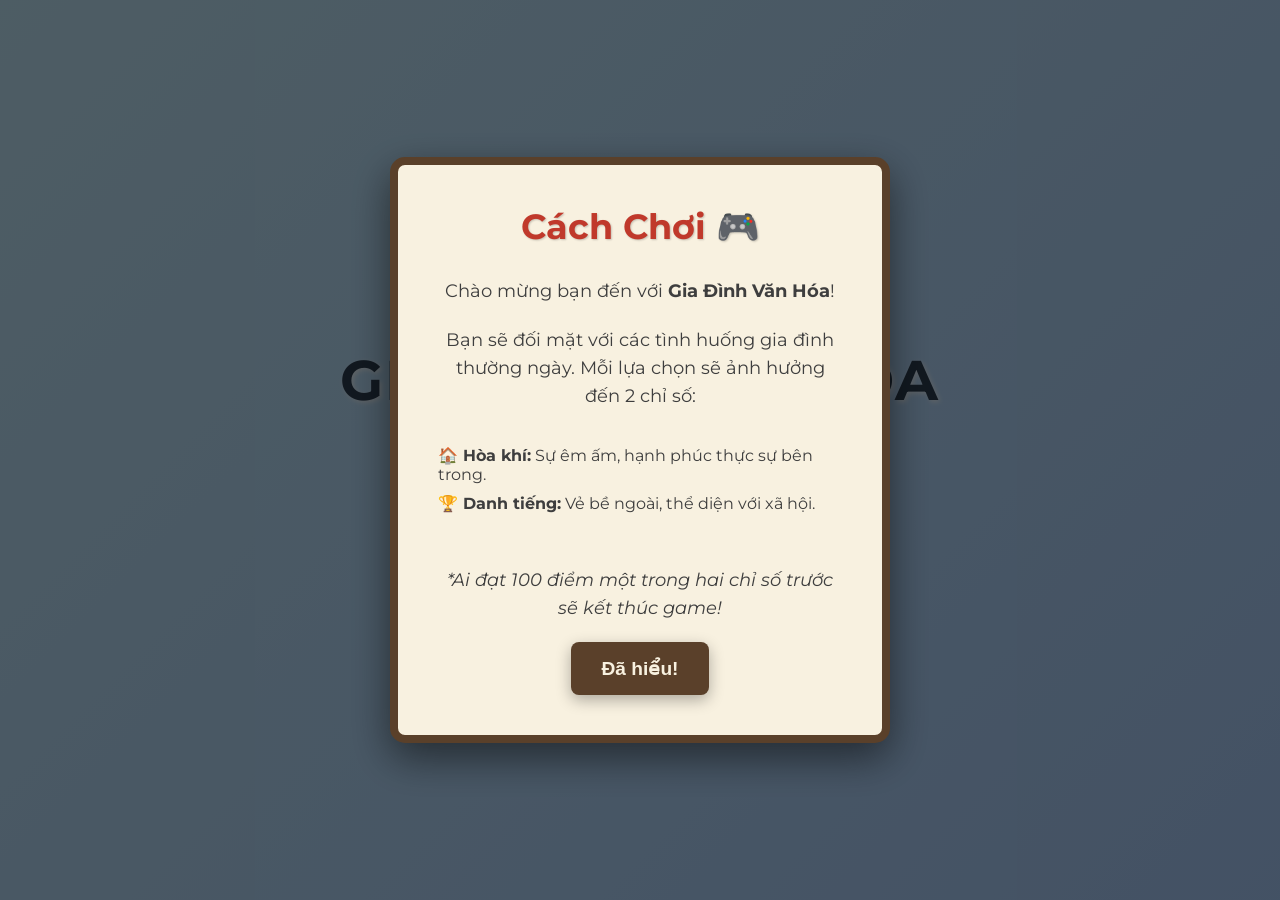
==== index.html @ 82455805 "Add files via upload" ====
<!DOCTYPE html>
<html lang="vi">
<head>
    <meta charset="UTF-8">
    <meta name="viewport" content="width=device-width, initial-scale=1.0">
    <title>Gia Đình Văn Hóa - Game Lựa Chọn</title>
    <link rel="stylesheet" href="mln131_font.css">
</head>
<body>

<div id="home-screen" class="home-screen">
    <h1 class="game-title">Gia Đình Văn Hóa</h1>
    <div class="menu-btns">
        <button onclick="startGame()">Bắt đầu</button>
        <button onclick="showGuide()">Hướng dẫn</button>
    </div>
</div>

<div id="guide-modal" class="modal-overlay hidden">
    <div class="modal-plaque">
        <h2>Cách Chơi 🎮</h2>
        <p>Chào mừng bạn đến với <strong>Gia Đình Văn Hóa</strong>!</p>
        <p>Bạn sẽ đối mặt với các tình huống gia đình thường ngày. Mỗi lựa chọn sẽ ảnh hưởng đến 2 chỉ số:</p>
        <ul style="list-style-type: none; padding: 0;">
            <li><strong>🏠 Hòa khí:</strong> Sự êm ấm, hạnh phúc thực sự bên trong.</li>
            <li><strong>🏆 Danh tiếng:</strong> Vẻ bề ngoài, thể diện với xã hội.</li>
        </ul>
        <p><em>*Ai đạt 100 điểm một trong hai chỉ số trước sẽ kết thúc game!</em></p>
        <button onclick="closeGuide()" class="guide-btn">Đã hiểu!</button>
    </div>
</div>

<div id="level-counter" class="level-badge hidden">Tình huống: 1/10</div>

<button id="floating-home-btn" onclick="goHome()" class="btn-home-floating hidden">Trang chủ</button>

<div id="game-container" class="hidden">
    <div class="stats">
        <div class="stat-item">🏠 Hòa khí: <span id="harmony">50</span></div>
        <div class="stat-item">🏆 Danh tiếng: <span id="fame">50</span></div>
    </div>

    <div id="content">
        <p id="question">Đang tải tình huống...</p>
        <div class="btn-container">
            <button onclick="handleChoice('a')" id="btnA">Lựa chọn A</button>
            <button onclick="handleChoice('b')" id="btnB">Lựa chọn B</button>
        </div>
        <p id="message"></p>
    </div>

    <div id="result" class="hidden">
        <h2>Kết thúc!</h2>
        <p id="final-message"></p>
        <button onclick="goHome()">Quay lại Trang chủ</button>
    </div>
</div>

<script>
    // --- LOGIC GIAO DIỆN ---
    window.onload = function() {
        showGuide();
    }

    function showGuide() {
        document.getElementById('guide-modal').classList.remove('hidden');
    }

    function closeGuide() {
        document.getElementById('guide-modal').classList.add('hidden');
    }

    function startGame() {
        document.getElementById('home-screen').classList.add('hidden');
        document.getElementById('game-container').classList.remove('hidden');
        
        document.getElementById('floating-home-btn').classList.remove('hidden'); 
        document.getElementById('level-counter').classList.remove('hidden'); 
        
        updateUI(); 
    }

    function goHome() {
        currentStep = 0;
        harmony = 50;
        fame = 50;
        updateUI();

        document.getElementById('game-container').classList.add('hidden');
        document.getElementById('result').classList.add('hidden');
        document.getElementById('content').classList.remove('hidden');
        document.getElementById('home-screen').classList.remove('hidden');
        
        document.getElementById('floating-home-btn').classList.add('hidden');
        document.getElementById('level-counter').classList.add('hidden');
    }

    // --- LOGIC GAME CHÍNH VỚI 10 TÌNH HUỐNG ---
    const scenarios = [
        {
            text: "Hàng xóm sang mượn đồ nhưng nói lời khó nghe. Bạn làm gì?",
            a: { text: "Nhẫn nhịn cho mượn để giữ tiếng tốt", harmony: -10, fame: 20 },
            b: { text: "Thẳng thắn từ chối để bảo vệ cảm xúc", harmony: 20, fame: -10 }
        },
        {
            text: "Gia đình có mâu thuẫn nội bộ khi khách sắp đến chơi.",
            a: { text: "Giả vờ vui vẻ trước mặt khách", harmony: -20, fame: 30 },
            b: { text: "Xin phép khách giải quyết việc riêng", harmony: 15, fame: -15 }
        },
        {
            text: "Con cái đạt điểm kém, bạn sợ hàng xóm chê cười.",
            a: { text: "Bắt con đi học thêm bù đầu để lấy mặt mũi", harmony: -30, fame: 20 },
            b: { text: "An ủi con và chấp nhận khuyết điểm", harmony: 30, fame: -10 }
        },
        {
            text: "Họ hàng ở quê ngỏ ý vay một số tiền lớn để làm đám cưới linh đình cho con.",
            a: { text: "Bấm bụng cho vay để nở mày nở mặt với họ hàng", harmony: -25, fame: 25 },
            b: { text: "Từ chối khéo vì tài chính gia đình đang eo hẹp", harmony: 20, fame: -20 }
        },
        {
            text: "Con bạn đam mê học lập trình làm game, nhưng họ hàng bảo nghề đó 'lông bông', khuyên bắt học Y hoặc Kinh tế.",
            a: { text: "Ép con đổi ngành để bằng bạn bằng bè", harmony: -30, fame: 20 },
            b: { text: "Bảo vệ và đầu tư cho đam mê thực sự của con", harmony: 25, fame: -15 }
        },
        {
            text: "Chuyến du lịch gia đình đầy rắc rối và cãi vã, nhưng đến lúc chụp ảnh đăng Facebook...",
            a: { text: "Bắt cả nhà cười tươi tạo dáng để sống ảo", harmony: -15, fame: 20 },
            b: { text: "Cất điện thoại đi và cùng nhau gỡ rối tơ lòng", harmony: 25, fame: -10 }
        },
        {
            text: "Một thành viên lớn tuổi trong nhà có sở thích lắp ráp LEGO để giải tỏa căng thẳng, hàng xóm thấy vậy bèn xì xầm chê cười.",
            a: { text: "Cấm chơi tiếp để tránh miệng lưỡi thế gian", harmony: -25, fame: 15 },
            b: { text: "Mua thêm cho một bộ thật to để chơi chung", harmony: 25, fame: -20 }
        },
        {
            text: "Gần đến Tết, thấy nhà đối diện mua cây đào trăm triệu, bạn đời của bạn cũng muốn mua một cây tương tự dù phải vay mượn.",
            a: { text: "Vay tiền mua luôn cho đỡ 'lép vế'", harmony: -20, fame: 30 },
            b: { text: "Khuyên nhủ sắm sửa vừa phải, quây quần gói bánh chưng", harmony: 20, fame: -15 }
        },
        {
            text: "Trong một buổi giỗ họ, mâm cỗ phân biệt 'mâm trên, mâm dưới' khiến người nhà bạn cảm thấy không được tôn trọng.",
            a: { text: "Nuốt cục tức vào trong, cắn răng chịu đựng cho qua chuyện", harmony: -20, fame: 15 },
            b: { text: "Lên tiếng góp ý thẳng thắn để đòi lại công bằng", harmony: 15, fame: -25 }
        },
        {
            text: "Bạn vừa gây ra một sai lầm lớn ảnh hưởng đến tài chính gia đình. Bạn sẽ đối mặt thế nào?",
            a: { text: "Tìm mọi cách giấu giếm để giữ hình ảnh trụ cột gia đình", harmony: -35, fame: 10 },
            b: { text: "Thành thật xin lỗi cả nhà và cùng nhau tìm cách khắc phục", harmony: 30, fame: -30 }
        }
    ];

    let currentStep = 0;
    let harmony = 50;
    let fame = 50;

    function updateUI() {
        if (currentStep < scenarios.length) {
            const s = scenarios[currentStep];
            document.getElementById('question').innerText = s.text;
            document.getElementById('btnA').innerText = s.a.text;
            document.getElementById('btnB').innerText = s.b.text;
            document.getElementById('harmony').innerText = harmony;
            document.getElementById('fame').innerText = fame;
            
            document.getElementById('level-counter').innerText = `Tình huống: ${currentStep + 1} / ${scenarios.length}`;
        } else {
            showEndGame();
        }
    }

    function handleChoice(choice) {
        const effects = scenarios[currentStep][choice];
        harmony += effects.harmony;
        fame += effects.fame;
        
        currentStep++;
        
        if (harmony >= 100 || fame >= 100 || currentStep >= scenarios.length) {
            showEndGame();
        } else {
            updateUI();
        }
    }

    function showEndGame() {
        document.getElementById('content').classList.add('hidden');
        document.getElementById('result').classList.remove('hidden');
        
        document.getElementById('floating-home-btn').classList.add('hidden');
        document.getElementById('level-counter').classList.add('hidden');
        
        let msg = "Bài học: Chẳng có gia đình nào hoàn hảo 100%. ";
        if (fame > harmony) {
            msg += "Bạn quá chú trọng vẻ bề ngoài (danh tiếng), nhưng bên trong (hòa khí) đang dần rỗng tuếch.";
        } else {
            msg += "Bạn đã chọn sống thật với hạnh phúc bên trong thay vì chạy theo những lời khen sáo rỗng.";
        }
        document.getElementById('final-message').innerText = msg;
    }
</script>

</body>
</html>
---- mln131_font.css ----
/* =========================================
   1. IMPORT FONT & BODY
   ========================================= */
@import url('https://fonts.googleapis.com/css2?family=Montserrat:wght@400;700&display=swap');

body {
    margin: 0;
    padding: 0;
    font-family: 'Montserrat', sans-serif;
    height: 100vh;
    overflow: hidden; 
    display: flex;
    justify-content: center;
    align-items: center;
    
    background: linear-gradient(-45deg, #ff9a9e, #fecfef, #a1c4fd, #c2e9fb);
    background-size: 400% 400%;
    animation: gradientMove 12s ease infinite;
}

@keyframes gradientMove {
    0% { background-position: 0% 50%; }
    50% { background-position: 100% 50%; }
    100% { background-position: 0% 50%; }
}

.hidden {
    display: none !important;
}

/* =========================================
   2. MÀN HÌNH TRANG CHỦ
   ========================================= */
.home-screen {
    display: flex;
    flex-direction: column;
    align-items: center;
    justify-content: center;
    width: 100%;
    padding: 20px;
    box-sizing: border-box;
}

.game-title {
    font-size: 3.5rem;
    color: #2c3e50;
    margin-bottom: 40px;
    text-transform: uppercase;
    letter-spacing: 2px;
    text-shadow: 2px 2px 5px rgba(255, 255, 255, 0.7);
    text-align: center;
}

.menu-btns {
    display: flex;
    flex-direction: column;
    gap: 20px;
    width: 100%;
    max-width: 280px; 
}

#home-screen button {
    background-color: #2c3e50;
    color: white;
    padding: 18px;
    border-radius: 12px;
    font-size: 1.2rem;
    font-weight: bold;
    box-shadow: 0 8px 15px rgba(0,0,0,0.1);
    transition: all 0.3s ease;
    border: none;
    cursor: pointer;
    width: 100%;
}

#home-screen button:hover {
    background-color: #34495e;
    transform: translateY(-3px);
    box-shadow: 0 10px 20px rgba(0,0,0,0.2);
}

/* =========================================
   3. BẢNG HƯỚNG DẪN (POP-UP)
   ========================================= */
.modal-overlay {
    position: fixed;
    top: 0; 
    left: 0; 
    width: 100%; 
    height: 100%;
    background: rgba(0, 0, 0, 0.6); 
    display: flex;
    justify-content: center;
    align-items: center;
    z-index: 1000;
    padding: 20px;
    box-sizing: border-box;
}

.modal-plaque {
    background-color: #f8f1e0; 
    background-image: url('https://www.transparenttextures.com/patterns/paper.patterns.png'); 
    border: 8px solid #5a402a; 
    border-radius: 15px;
    padding: 40px;
    width: 100%;
    max-width: 500px;
    text-align: center;
    box-shadow: 0 15px 40px rgba(0,0,0,0.5); 
    animation: popIn 0.3s ease-out;
    color: #3e3e3e;
    box-sizing: border-box;
}

.modal-plaque h2 {
    margin-top: 0;
    color: #c0392b; 
    font-size: 2.2rem;
    text-shadow: 1px 1px 2px rgba(0,0,0,0.2);
}

.modal-plaque p {
    line-height: 1.6;
    font-size: 1.1rem;
    margin-bottom: 20px;
}

.modal-plaque ul {
    text-align: left; 
    margin-bottom: 25px; 
    display: inline-block;
}

.modal-plaque li {
    margin-bottom: 10px;
}

.modal-plaque .guide-btn {
    background-color: #5a402a; 
    color: #f8f1e0; 
    padding: 15px 30px;
    border-radius: 8px;
    font-size: 1.2rem;
    font-weight: bold;
    box-shadow: 0 5px 15px rgba(0,0,0,0.3);
    border: none;
    cursor: pointer;
    transition: all 0.2s ease;
}

/* =========================================
   4. GIAO DIỆN CHƠI GAME
   ========================================= */
#game-container {
    background: rgba(255, 255, 255, 0.3); 
    backdrop-filter: blur(12px);
    -webkit-backdrop-filter: blur(12px);
    border: 1px solid rgba(255, 255, 255, 0.6);
    padding: 40px;
    border-radius: 24px;
    box-shadow: 0 8px 32px 0 rgba(31, 38, 135, 0.15);
    width: 90%; 
    max-width: 500px; 
    text-align: center;
    color: #2c3e50; 
    transition: all 0.3s ease;
    box-sizing: border-box;
}

.stats {
    display: flex;
    justify-content: space-between;
    margin-bottom: 30px;
    gap: 10px;
}

.stat-item {
    background: rgba(255, 255, 255, 0.6);
    padding: 10px 20px;
    border-radius: 12px;
    font-weight: 700;
    font-size: 0.95rem;
    box-shadow: inset 0 0 10px rgba(0,0,0,0.05);
    flex: 1; 
}

#question {
    font-size: 1.3rem;
    font-weight: 700;
    margin-bottom: 30px;
    min-height: 80px; 
    line-height: 1.5;
}

.btn-container {
    display: grid;
    gap: 15px;
}

#game-container button:not(.btn-home-floating) {
    background: #ffffff;
    color: #764ba2;
    border: none;
    padding: 15px 20px;
    border-radius: 12px;
    font-size: 1rem;
    font-weight: 700;
    cursor: pointer;
    transition: all 0.3s ease;
    box-shadow: 0 4px 15px rgba(0,0,0,0.1);
}

#result h2 {
    font-size: 2rem;
    color: #c0392b; 
    margin-bottom: 20px;
}

#final-message {
    line-height: 1.6;
    font-size: 1.1rem;
    margin-bottom: 30px;
    font-weight: bold;
}

/* =========================================
   5. NÚT TRANG CHỦ GÓC PHẢI
   ========================================= */
.btn-home-floating {
    position: fixed; 
    top: 30px;       
    right: 40px;     
    background: rgba(255, 255, 255, 0.4);
    color: #2c3e50;
    padding: 15px 30px; 
    font-size: 1.2rem;  
    border-radius: 15px;
    border: 2px solid rgba(255, 255, 255, 0.6);
    backdrop-filter: blur(10px);
    -webkit-backdrop-filter: blur(10px);
    font-weight: bold;
    cursor: pointer;
    transition: all 0.3s ease;
    z-index: 999; 
    box-shadow: 0 4px 15px rgba(0,0,0,0.1);
}

.btn-home-floating:hover {
    background: rgba(255, 255, 255, 0.9); 
    transform: translateY(-3px) scale(1.05); 
    box-shadow: 0 8px 25px rgba(0,0,0,0.2);
}

/* =========================================
   6. BỘ ĐẾM MÀN CHƠI GÓC TRÁI
   ========================================= */
.level-badge {
    position: fixed;
    top: 30px;
    left: 40px;
    background: rgba(255, 255, 255, 0.5);
    color: #2c3e50;
    padding: 15px 25px;
    font-size: 1.1rem;
    border-radius: 15px;
    border: 2px solid rgba(255, 255, 255, 0.6);
    backdrop-filter: blur(10px);
    -webkit-backdrop-filter: blur(10px);
    font-weight: bold;
    z-index: 999;
    box-shadow: 0 4px 15px rgba(0,0,0,0.1);
    display: inline-flex;
    align-items: center;
}

/* =========================================
   7. RESPONSIVE (DÀNH RIÊNG CHO ĐIỆN THOẠI)
   ========================================= */
@media (max-width: 600px) {
    .game-title {
        font-size: 2.2rem; 
        margin-bottom: 30px;
    }

    .modal-plaque {
        padding: 25px 20px; 
        border-width: 5px;
    }

    .modal-plaque h2 {
        font-size: 1.8rem;
    }

    .modal-plaque p, .modal-plaque ul {
        font-size: 0.95rem;
    }

    #game-container {
        padding: 25px 20px; 
    }

    .stat-item {
        padding: 8px 10px;
        font-size: 0.85rem;
    }

    #question {
        font-size: 1.1rem;
        min-height: 60px;
    }

    #game-container button:not(.btn-home-floating) {
        font-size: 0.9rem;
        padding: 12px 15px;
    }

    .btn-home-floating {
        top: 15px;
        right: 15px;
        padding: 10px 15px;
        font-size: 0.95rem;
        border-radius: 10px;
    }

    .level-badge {
        top: 15px;
        left: 15px;
        padding: 10px 15px;
        font-size: 0.95rem;
        border-radius: 10px;
    }
}
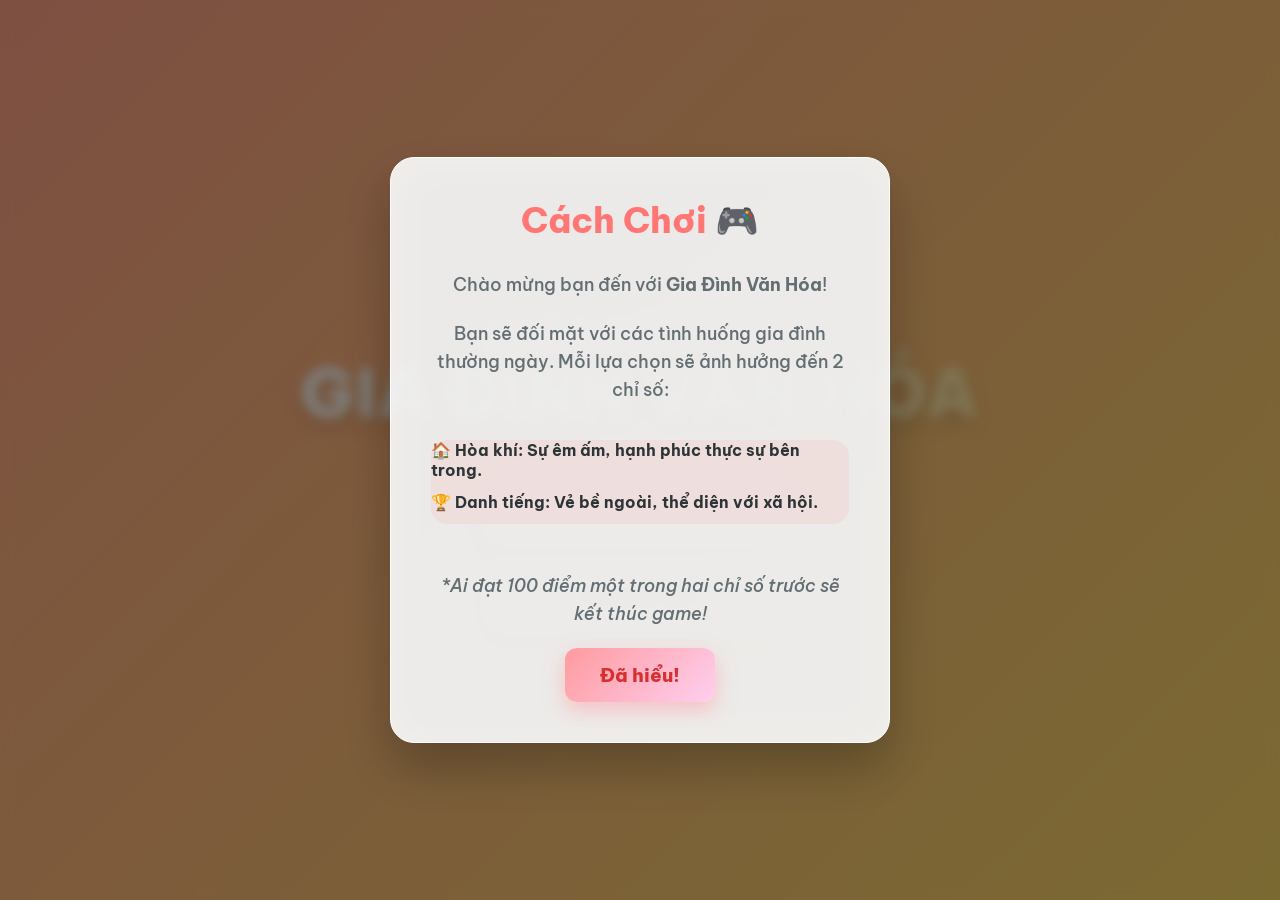
==== commit ec99c5c7: "new version games updated" ====
--- a/index.html
+++ b/index.html
@@ -8,8 +8,16 @@
 </head>
 <body>
 
+<div id="scare-container" class="hidden scare-container">
+    <img src="your_image.jpg" alt="Cảnh báo!" class="scare-img">
+</div>
+
 <div id="home-screen" class="home-screen">
-    <h1 class="game-title">Gia Đình Văn Hóa</h1>
+    <h1 class="game-title">
+        <span style="font-size: 0.5em; display: block; margin-bottom: -10px; color: #fff; text-shadow: none; letter-spacing: 1px;">Chào mừng tới</span>
+        Gia Đình Văn Hóa
+    </h1>
+    
     <div class="menu-btns">
         <button onclick="startGame()">Bắt đầu</button>
         <button onclick="showGuide()">Hướng dẫn</button>
@@ -30,7 +38,7 @@
     </div>
 </div>
 
-<div id="level-counter" class="level-badge hidden">Tình huống: 1/10</div>
+<div id="level-counter" class="level-badge hidden">Tình huống: 1/11</div>
 
 <button id="floating-home-btn" onclick="goHome()" class="btn-home-floating hidden">Trang chủ</button>
 
@@ -52,31 +60,21 @@
     <div id="result" class="hidden">
         <h2>Kết thúc!</h2>
         <p id="final-message"></p>
-        <button onclick="goHome()">Quay lại Trang chủ</button>
+        <button onclick="goHome()">Chơi lại từ đầu</button>
     </div>
 </div>
 
 <script>
-    // --- LOGIC GIAO DIỆN ---
-    window.onload = function() {
-        showGuide();
-    }
-
-    function showGuide() {
-        document.getElementById('guide-modal').classList.remove('hidden');
-    }
-
-    function closeGuide() {
-        document.getElementById('guide-modal').classList.add('hidden');
-    }
+    window.onload = function() { showGuide(); }
+
+    function showGuide() { document.getElementById('guide-modal').classList.remove('hidden'); }
+    function closeGuide() { document.getElementById('guide-modal').classList.add('hidden'); }
 
     function startGame() {
         document.getElementById('home-screen').classList.add('hidden');
         document.getElementById('game-container').classList.remove('hidden');
-        
         document.getElementById('floating-home-btn').classList.remove('hidden'); 
         document.getElementById('level-counter').classList.remove('hidden'); 
-        
         updateUI(); 
     }
 
@@ -84,6 +82,9 @@
         currentStep = 0;
         harmony = 50;
         fame = 50;
+        previousHarmony = 50; 
+        document.documentElement.style.setProperty('--danger', 0); 
+        
         updateUI();
 
         document.getElementById('game-container').classList.add('hidden');
@@ -95,63 +96,68 @@
         document.getElementById('level-counter').classList.add('hidden');
     }
 
-    // --- LOGIC GAME CHÍNH VỚI 10 TÌNH HUỐNG ---
     const scenarios = [
         {
-            text: "Hàng xóm sang mượn đồ nhưng nói lời khó nghe. Bạn làm gì?",
-            a: { text: "Nhẫn nhịn cho mượn để giữ tiếng tốt", harmony: -10, fame: 20 },
-            b: { text: "Thẳng thắn từ chối để bảo vệ cảm xúc", harmony: 20, fame: -10 }
-        },
-        {
-            text: "Gia đình có mâu thuẫn nội bộ khi khách sắp đến chơi.",
-            a: { text: "Giả vờ vui vẻ trước mặt khách", harmony: -20, fame: 30 },
-            b: { text: "Xin phép khách giải quyết việc riêng", harmony: 15, fame: -15 }
-        },
-        {
-            text: "Con cái đạt điểm kém, bạn sợ hàng xóm chê cười.",
-            a: { text: "Bắt con đi học thêm bù đầu để lấy mặt mũi", harmony: -30, fame: 20 },
-            b: { text: "An ủi con và chấp nhận khuyết điểm", harmony: 30, fame: -10 }
-        },
-        {
-            text: "Họ hàng ở quê ngỏ ý vay một số tiền lớn để làm đám cưới linh đình cho con.",
-            a: { text: "Bấm bụng cho vay để nở mày nở mặt với họ hàng", harmony: -25, fame: 25 },
-            b: { text: "Từ chối khéo vì tài chính gia đình đang eo hẹp", harmony: 20, fame: -20 }
-        },
-        {
-            text: "Con bạn đam mê học lập trình làm game, nhưng họ hàng bảo nghề đó 'lông bông', khuyên bắt học Y hoặc Kinh tế.",
-            a: { text: "Ép con đổi ngành để bằng bạn bằng bè", harmony: -30, fame: 20 },
-            b: { text: "Bảo vệ và đầu tư cho đam mê thực sự của con", harmony: 25, fame: -15 }
-        },
-        {
-            text: "Chuyến du lịch gia đình đầy rắc rối và cãi vã, nhưng đến lúc chụp ảnh đăng Facebook...",
-            a: { text: "Bắt cả nhà cười tươi tạo dáng để sống ảo", harmony: -15, fame: 20 },
-            b: { text: "Cất điện thoại đi và cùng nhau gỡ rối tơ lòng", harmony: 25, fame: -10 }
-        },
-        {
-            text: "Một thành viên lớn tuổi trong nhà có sở thích lắp ráp LEGO để giải tỏa căng thẳng, hàng xóm thấy vậy bèn xì xầm chê cười.",
-            a: { text: "Cấm chơi tiếp để tránh miệng lưỡi thế gian", harmony: -25, fame: 15 },
-            b: { text: "Mua thêm cho một bộ thật to để chơi chung", harmony: 25, fame: -20 }
-        },
-        {
-            text: "Gần đến Tết, thấy nhà đối diện mua cây đào trăm triệu, bạn đời của bạn cũng muốn mua một cây tương tự dù phải vay mượn.",
-            a: { text: "Vay tiền mua luôn cho đỡ 'lép vế'", harmony: -20, fame: 30 },
-            b: { text: "Khuyên nhủ sắm sửa vừa phải, quây quần gói bánh chưng", harmony: 20, fame: -15 }
-        },
-        {
-            text: "Trong một buổi giỗ họ, mâm cỗ phân biệt 'mâm trên, mâm dưới' khiến người nhà bạn cảm thấy không được tôn trọng.",
-            a: { text: "Nuốt cục tức vào trong, cắn răng chịu đựng cho qua chuyện", harmony: -20, fame: 15 },
-            b: { text: "Lên tiếng góp ý thẳng thắn để đòi lại công bằng", harmony: 15, fame: -25 }
-        },
-        {
-            text: "Bạn vừa gây ra một sai lầm lớn ảnh hưởng đến tài chính gia đình. Bạn sẽ đối mặt thế nào?",
-            a: { text: "Tìm mọi cách giấu giếm để giữ hình ảnh trụ cột gia đình", harmony: -35, fame: 10 },
-            b: { text: "Thành thật xin lỗi cả nhà và cùng nhau tìm cách khắc phục", harmony: 30, fame: -30 }
+            text: "Cả nhà đang ăn, nhưng ai cũng cắm mặt vào điện thoại. Mẹ nhìn bạn như chờ bạn nói gì đó.",
+            a: { text: "Tiếp tục lướt điện thoại (vì đang chat chuyện quan trọng)", harmony: -8, fame: 3 },
+            b: { text: "Cất điện thoại, chủ động mở câu chuyện", harmony: 10, fame: -2 }
+        },
+        {
+            text: "Bạn vừa thi trượt một môn quan trọng. Ba mẹ đang rất kỳ vọng.",
+            a: { text: "Giấu đi, đợi sửa sai rồi nói", harmony: -10, fame: 5 },
+            b: { text: "Nói thật ngay", harmony: 10, fame: -3 }
+        },
+        {
+            text: "Ba mẹ không thích người bạn thân của bạn.",
+            a: { text: "Vẫn tiếp tục chơi với bạn", harmony: -7, fame: 6 },
+            b: { text: "Giữ khoảng cách", harmony: 8, fame: -2 }
+        },
+        {
+            text: "Bạn được offer học/làm ở nơi rất xa, nhưng gia đình cần bạn ở gần.",
+            a: { text: "Đi vì tương lai", harmony: -12, fame: 12 },
+            b: { text: "Ở lại vì gia đình", harmony: 12, fame: -5 }
+        },
+        {
+            text: "Bạn vô tình làm hỏng một món đồ giá trị trong nhà.",
+            a: { text: "Giấu đi xem như không biết", harmony: -9, fame: 4 },
+            b: { text: "Nói thật và nhận lỗi", harmony: 9, fame: -2 }
+        },
+        {
+            text: "Ba mẹ so sánh bạn với “con nhà người ta”.",
+            a: { text: "Im lặng chịu đựng", harmony: 5, fame: -3 },
+            b: { text: "Nói ra cảm xúc của mình", harmony: -5, fame: 5 }
+        },
+        {
+            text: "Bạn muốn đi chơi đêm nhưng biết chắc ba mẹ sẽ không cho.",
+            a: { text: "Nói dối để được đi", harmony: -10, fame: 6 },
+            b: { text: "Nói thật", harmony: 8, fame: -3 }
+        },
+        {
+            text: "Gia đình gặp khó khăn tài chính, bạn đang có một khoản tiền riêng.",
+            a: { text: "Giữ tiền cho kế hoạch cá nhân", harmony: -12, fame: 8 },
+            b: { text: "Đưa tiền hỗ trợ gia đình", harmony: 15, fame: -5 }
+        },
+        {
+            text: "Gia đình muốn bạn theo ngành ổn định, nhưng bạn có đam mê riêng.",
+            a: { text: "Nghe theo gia đình", harmony: 10, fame: 3 },
+            b: { text: "Quyết tâm theo đam mê", harmony: -8, fame: 10 }
+        },
+        {
+            text: "Bạn có cơ hội đổi đời nhưng phải xa gia đình nhiều năm.",
+            a: { text: "Chọn thành công cá nhân", harmony: -15, fame: 15 },
+            b: { text: "Chọn gia đình", harmony: 15, fame: -7 }
+        },
+        {
+            text: "Bạn đang xem nội dung 18+ trên máy tính, ba/mẹ bất ngờ bước vào.",
+            a: { text: "Tắt nhanh, giả vờ không có gì", harmony: -6, fame: 2 },
+            b: { text: "Thừa nhận và giải thích", harmony: 8, fame: -2 }
         }
     ];
 
     let currentStep = 0;
     let harmony = 50;
     let fame = 50;
+    let previousHarmony = 50; 
 
     function updateUI() {
         if (currentStep < scenarios.length) {
@@ -163,6 +169,21 @@
             document.getElementById('fame').innerText = fame;
             
             document.getElementById('level-counter').innerText = `Tình huống: ${currentStep + 1} / ${scenarios.length}`;
+
+            let dangerLevel = (50 - harmony) / 50;
+            if (dangerLevel < 0) dangerLevel = 0;
+            if (dangerLevel > 1) dangerLevel = 1;
+            
+            document.documentElement.style.setProperty('--danger', dangerLevel);
+
+            if (harmony <= 30 && harmony < previousHarmony) {
+                document.body.classList.add('glitch-effect');
+                setTimeout(() => {
+                    document.body.classList.remove('glitch-effect');
+                }, 600); 
+            }
+            previousHarmony = harmony; 
+
         } else {
             showEndGame();
         }
@@ -188,6 +209,16 @@
         
         document.getElementById('floating-home-btn').classList.add('hidden');
         document.getElementById('level-counter').classList.add('hidden');
+
+        // --- CẬP NHẬT: JUMP SCARE CHỈ DIỄN RA TRONG 0.5 GIÂY (500ms) ---
+        if (harmony < 40) {
+            const scareContainer = document.getElementById('scare-container');
+            scareContainer.classList.remove('hidden');
+            
+            setTimeout(() => {
+                scareContainer.classList.add('hidden');
+            }, 500); 
+        }
         
         let msg = "Bài học: Chẳng có gia đình nào hoàn hảo 100%. ";
         if (fame > harmony) {
--- a/mln131_font.css
+++ b/mln131_font.css
@@ -1,22 +1,42 @@
 /* =========================================
-   1. IMPORT FONT & BODY
-   ========================================= */
-@import url('https://fonts.googleapis.com/css2?family=Montserrat:wght@400;700&display=swap');
+   1. IMPORT FONT & GLOBAL SETTINGS
+   ========================================= */
+@import url('https://fonts.googleapis.com/css2?family=Be+Vietnam+Pro:wght@400;500;700;800&display=swap');
+
+:root {
+    --danger: 0; 
+}
 
 body {
     margin: 0;
     padding: 0;
-    font-family: 'Montserrat', sans-serif;
+    font-family: 'Be Vietnam Pro', sans-serif;
     height: 100vh;
     overflow: hidden; 
     display: flex;
     justify-content: center;
     align-items: center;
+    position: relative;
     
-    background: linear-gradient(-45deg, #ff9a9e, #fecfef, #a1c4fd, #c2e9fb);
-    background-size: 400% 400%;
-    animation: gradientMove 12s ease infinite;
-}
+    background: linear-gradient(-45deg, #ff9a9e, #fecfef, #f6d365, #fda085);
+    background-size: 300% 300%;
+    animation: gradientMove 15s ease infinite;
+}
+
+body::before {
+    content: "";
+    position: fixed;
+    top: 0; left: 0; width: 100%; height: 100%;
+    background: linear-gradient(-45deg, #1a0b2e, #4a0404, #000000, #750e21);
+    background-size: 300% 300%;
+    animation: gradientMove 8s ease infinite;
+    opacity: var(--danger); 
+    transition: opacity 1.2s ease-in-out; 
+    pointer-events: none;
+    z-index: -1; 
+}
+
+button { font-family: inherit; }
 
 @keyframes gradientMove {
     0% { background-position: 0% 50%; }
@@ -24,8 +44,11 @@
     100% { background-position: 0% 50%; }
 }
 
-.hidden {
-    display: none !important;
+.hidden { display: none !important; }
+
+@keyframes fadeInUp {
+    from { opacity: 0; transform: translateY(20px); }
+    to { opacity: 1; transform: translateY(0); }
 }
 
 /* =========================================
@@ -39,294 +62,197 @@
     width: 100%;
     padding: 20px;
     box-sizing: border-box;
+    animation: fadeInUp 0.8s ease-out;
 }
 
 .game-title {
-    font-size: 3.5rem;
-    color: #2c3e50;
+    font-size: 4.2rem;
     margin-bottom: 40px;
     text-transform: uppercase;
     letter-spacing: 2px;
-    text-shadow: 2px 2px 5px rgba(255, 255, 255, 0.7);
+    font-weight: 800;
+    background: linear-gradient(to right, #ffffff, #ffeaa7);
+    -webkit-background-clip: text;
+    -webkit-text-fill-color: transparent;
+    filter: drop-shadow(0px 8px 10px rgba(0,0,0,0.15));
     text-align: center;
 }
 
-.menu-btns {
-    display: flex;
-    flex-direction: column;
-    gap: 20px;
-    width: 100%;
-    max-width: 280px; 
-}
+.menu-btns { display: flex; flex-direction: column; gap: 20px; width: 100%; max-width: 300px; }
 
 #home-screen button {
-    background-color: #2c3e50;
-    color: white;
-    padding: 18px;
-    border-radius: 12px;
-    font-size: 1.2rem;
-    font-weight: bold;
-    box-shadow: 0 8px 15px rgba(0,0,0,0.1);
-    transition: all 0.3s ease;
-    border: none;
-    cursor: pointer;
-    width: 100%;
+    background: rgba(255, 255, 255, 0.35); color: #d63031; padding: 18px; border-radius: 16px;
+    font-size: 1.3rem; font-weight: 800; backdrop-filter: blur(10px); -webkit-backdrop-filter: blur(10px);
+    border: 2px solid rgba(255, 255, 255, 0.8); box-shadow: 0 10px 25px rgba(214, 48, 49, 0.15); 
+    transition: all 0.3s ease; cursor: pointer; width: 100%;
 }
 
 #home-screen button:hover {
-    background-color: #34495e;
-    transform: translateY(-3px);
-    box-shadow: 0 10px 20px rgba(0,0,0,0.2);
-}
-
-/* =========================================
-   3. BẢNG HƯỚNG DẪN (POP-UP)
+    background: rgba(255, 255, 255, 0.6); transform: translateY(-5px); box-shadow: 0 15px 35px rgba(214, 48, 49, 0.25);
+}
+
+/* =========================================
+   3. BẢNG HƯỚNG DẪN 
    ========================================= */
 .modal-overlay {
-    position: fixed;
+    position: fixed; top: 0; left: 0; width: 100%; height: 100%;
+    background: rgba(0, 0, 0, 0.5); backdrop-filter: blur(6px); 
+    display: flex; justify-content: center; align-items: center;
+    z-index: 1000; padding: 20px; box-sizing: border-box;
+}
+
+.modal-plaque {
+    background: rgba(255, 255, 255, 0.9); backdrop-filter: blur(20px); -webkit-backdrop-filter: blur(20px);
+    border: 1px solid rgba(255, 255, 255, 1); border-radius: 24px; padding: 40px; width: 100%; max-width: 500px;
+    text-align: center; box-shadow: 0 25px 50px rgba(0,0,0,0.25); 
+    animation: popIn 0.4s cubic-bezier(0.175, 0.885, 0.32, 1.275);
+    color: #2d3436; box-sizing: border-box;
+}
+
+@keyframes popIn { 0% { transform: scale(0.8); opacity: 0; } 100% { transform: scale(1); opacity: 1; } }
+
+.modal-plaque h2 { margin-top: 0; color: #ff7675; font-size: 2.2rem; font-weight: 800; }
+.modal-plaque p { line-height: 1.6; font-size: 1.1rem; margin-bottom: 20px; color: #636e72; font-weight: 500; }
+.modal-plaque ul {
+    text-align: left; margin-bottom: 30px; display: inline-block;
+    color: #2d3436; background: rgba(255, 118, 117, 0.1); padding: 20px 30px; border-radius: 16px;
+}
+.modal-plaque li { margin-bottom: 12px; font-weight: 700; }
+
+.modal-plaque .guide-btn {
+    background: linear-gradient(135deg, #ff9a9e 0%, #fecfef 100%); color: #d63031; 
+    padding: 15px 35px; border-radius: 12px; font-size: 1.2rem; font-weight: 800;
+    box-shadow: 0 8px 20px rgba(255, 154, 158, 0.5); border: none; cursor: pointer; transition: all 0.3s ease;
+}
+.modal-plaque .guide-btn:hover { transform: translateY(-3px) scale(1.05); box-shadow: 0 12px 25px rgba(255, 154, 158, 0.7); }
+
+/* =========================================
+   4. GIAO DIỆN CHƠI GAME
+   ========================================= */
+#game-container {
+    background: rgba(255, 255, 255, 0.25); backdrop-filter: blur(25px); -webkit-backdrop-filter: blur(25px);
+    border: 1px solid rgba(255, 255, 255, 0.6); border-right: 1px solid rgba(255, 255, 255, 0.2); border-bottom: 1px solid rgba(255, 255, 255, 0.2);
+    padding: 40px; border-radius: 30px; box-shadow: 0 20px 50px rgba(0,0,0,0.1);
+    width: 90%; max-width: 550px; text-align: center; color: #2d3436; 
+    transition: all 0.3s ease; box-sizing: border-box; animation: fadeInUp 0.6s ease-out;
+}
+
+.stats { display: flex; justify-content: space-between; margin-bottom: 30px; gap: 15px; }
+.stat-item {
+    background: rgba(255, 255, 255, 0.6); padding: 12px 20px; border-radius: 16px;
+    font-weight: 800; font-size: 1rem; box-shadow: 0 4px 15px rgba(0,0,0,0.05);
+    border: 1px solid rgba(255, 255, 255, 0.9); flex: 1; color: #d63031;
+}
+
+#question { font-size: 1.4rem; font-weight: 800; margin-bottom: 35px; min-height: 90px; line-height: 1.6; color: #2d3436; }
+.btn-container { display: flex; flex-direction: column; gap: 15px; }
+
+#game-container button:not(.btn-home-floating) {
+    background: rgba(255, 255, 255, 0.7); color: #2d3436; border: 1px solid rgba(255, 255, 255, 0.9);
+    padding: 18px 25px; border-radius: 16px; font-size: 1.1rem; font-weight: 700; cursor: pointer; 
+    transition: all 0.3s ease; box-shadow: 0 5px 15px rgba(0,0,0,0.05);
+}
+
+#game-container button:not(.btn-home-floating):hover {
+    transform: scale(1.02) translateY(-2px); background: #ffffff;
+    box-shadow: 0 10px 25px rgba(0,0,0,0.15); color: #d63031;
+}
+
+#result h2 { font-size: 2.5rem; color: #d63031; margin-bottom: 20px; font-weight: 800; }
+#final-message { line-height: 1.8; font-size: 1.2rem; margin-bottom: 30px; font-weight: 700; color: #2d3436; }
+
+/* =========================================
+   5. CÁC BADGE THẢ NỔI
+   ========================================= */
+.btn-home-floating, .level-badge {
+    position: fixed; top: 30px; background: rgba(255, 255, 255, 0.5); color: #d63031; 
+    padding: 12px 25px; font-size: 1.1rem; border-radius: 20px; border: 2px solid rgba(255, 255, 255, 0.9); 
+    backdrop-filter: blur(15px); -webkit-backdrop-filter: blur(15px); font-weight: 800;
+    box-shadow: 0 8px 25px rgba(214, 48, 49, 0.15); z-index: 999; transition: all 0.3s ease;
+}
+.btn-home-floating { right: 40px; cursor: pointer; }
+.level-badge { left: 40px; display: inline-flex; align-items: center; }
+.btn-home-floating:hover { background: rgba(255, 255, 255, 0.8); transform: translateY(-3px); box-shadow: 0 12px 30px rgba(214, 48, 49, 0.25); }
+
+/* =========================================
+   6. RESPONSIVE
+   ========================================= */
+@media (max-width: 600px) {
+    .game-title { font-size: 2.8rem; margin-bottom: 30px; }
+    .modal-plaque { padding: 30px 20px; border-radius: 20px; }
+    .modal-plaque h2 { font-size: 1.8rem; }
+    .modal-plaque p, .modal-plaque ul { font-size: 1rem; }
+    #game-container { padding: 30px 20px; border-radius: 24px; }
+    .stat-item { padding: 10px; font-size: 0.9rem; }
+    #question { font-size: 1.2rem; min-height: 70px; }
+    #game-container button:not(.btn-home-floating) { font-size: 1rem; padding: 15px; }
+    .btn-home-floating, .level-badge { top: 15px; padding: 10px 15px; font-size: 0.9rem; border-radius: 12px; border-width: 1px; }
+    .btn-home-floating { right: 15px; }
+    .level-badge { left: 15px; }
+}
+
+/* =========================================
+   7. HIỆU ỨNG NHIỄU SÓNG RÈ RÈ (GLITCH)
+   ========================================= */
+body.glitch-effect::after {
+    content: ""; position: fixed; top: 0; left: 0; width: 100vw; height: 100vh;
+    background: repeating-linear-gradient(0deg, transparent, transparent 3px, rgba(255,0,0,0.3) 3px, rgba(255,0,0,0.3) 6px);
+    mix-blend-mode: overlay; z-index: 9999; pointer-events: none;
+    animation: glitch-anim 0.6s steps(10) forwards;
+}
+
+@keyframes glitch-anim {
+    0% { opacity: 1; filter: invert(1); transform: scale(1.05) translate(10px, -10px); }
+    20% { opacity: 0.8; filter: none; transform: scale(1) translate(-10px, 10px); }
+    40% { opacity: 1; filter: contrast(2) hue-rotate(90deg); transform: scale(1.1) translate(5px, 0); }
+    60% { opacity: 0.5; filter: none; transform: scale(1) translate(-5px, 5px); }
+    80% { opacity: 1; filter: invert(1) hue-rotate(180deg); transform: scale(1.05) translate(0, -5px); }
+    100% { opacity: 0; transform: scale(1) translate(0, 0); filter: none; }
+}
+
+body.glitch-effect #game-container {
+    animation: container-shake 0.6s cubic-bezier(.36,.07,.19,.97) both;
+    box-shadow: 0 0 40px rgba(255, 0, 0, 0.8), inset 0 0 15px rgba(255, 0, 0, 0.4); border-color: red;
+}
+
+@keyframes container-shake {
+    0% { transform: translate(0) skew(0deg); }
+    20% { transform: translate(-8px, 4px) skew(-3deg); }
+    40% { transform: translate(8px, -4px) skew(3deg); }
+    60% { transform: translate(-4px, 2px) skew(-1deg); }
+    80% { transform: translate(4px, -2px) skew(1deg); }
+    100% { transform: translate(0) skew(0deg); }
+}
+
+/* =========================================
+   8. HÌNH ẢNH JUMP SCARE (HÙ NGƯỜI CHƠI)
+   ========================================= */
+.scare-container {
+    position: fixed; 
     top: 0; 
     left: 0; 
-    width: 100%; 
-    height: 100%;
-    background: rgba(0, 0, 0, 0.6); 
+    width: 100vw; 
+    height: 100vh; 
+    background: rgba(0, 0, 0, 0.95); 
+    z-index: 99999; 
     display: flex;
     justify-content: center;
     align-items: center;
-    z-index: 1000;
-    padding: 20px;
-    box-sizing: border-box;
-}
-
-.modal-plaque {
-    background-color: #f8f1e0; 
-    background-image: url('https://www.transparenttextures.com/patterns/paper.patterns.png'); 
-    border: 8px solid #5a402a; 
-    border-radius: 15px;
-    padding: 40px;
-    width: 100%;
-    max-width: 500px;
-    text-align: center;
-    box-shadow: 0 15px 40px rgba(0,0,0,0.5); 
-    animation: popIn 0.3s ease-out;
-    color: #3e3e3e;
-    box-sizing: border-box;
-}
-
-.modal-plaque h2 {
-    margin-top: 0;
-    color: #c0392b; 
-    font-size: 2.2rem;
-    text-shadow: 1px 1px 2px rgba(0,0,0,0.2);
-}
-
-.modal-plaque p {
-    line-height: 1.6;
-    font-size: 1.1rem;
-    margin-bottom: 20px;
-}
-
-.modal-plaque ul {
-    text-align: left; 
-    margin-bottom: 25px; 
-    display: inline-block;
-}
-
-.modal-plaque li {
-    margin-bottom: 10px;
-}
-
-.modal-plaque .guide-btn {
-    background-color: #5a402a; 
-    color: #f8f1e0; 
-    padding: 15px 30px;
-    border-radius: 8px;
-    font-size: 1.2rem;
-    font-weight: bold;
-    box-shadow: 0 5px 15px rgba(0,0,0,0.3);
-    border: none;
-    cursor: pointer;
-    transition: all 0.2s ease;
-}
-
-/* =========================================
-   4. GIAO DIỆN CHƠI GAME
-   ========================================= */
-#game-container {
-    background: rgba(255, 255, 255, 0.3); 
-    backdrop-filter: blur(12px);
-    -webkit-backdrop-filter: blur(12px);
-    border: 1px solid rgba(255, 255, 255, 0.6);
-    padding: 40px;
-    border-radius: 24px;
-    box-shadow: 0 8px 32px 0 rgba(31, 38, 135, 0.15);
-    width: 90%; 
-    max-width: 500px; 
-    text-align: center;
-    color: #2c3e50; 
-    transition: all 0.3s ease;
-    box-sizing: border-box;
-}
-
-.stats {
-    display: flex;
-    justify-content: space-between;
-    margin-bottom: 30px;
-    gap: 10px;
-}
-
-.stat-item {
-    background: rgba(255, 255, 255, 0.6);
-    padding: 10px 20px;
-    border-radius: 12px;
-    font-weight: 700;
-    font-size: 0.95rem;
-    box-shadow: inset 0 0 10px rgba(0,0,0,0.05);
-    flex: 1; 
-}
-
-#question {
-    font-size: 1.3rem;
-    font-weight: 700;
-    margin-bottom: 30px;
-    min-height: 80px; 
-    line-height: 1.5;
-}
-
-.btn-container {
-    display: grid;
-    gap: 15px;
-}
-
-#game-container button:not(.btn-home-floating) {
-    background: #ffffff;
-    color: #764ba2;
-    border: none;
-    padding: 15px 20px;
-    border-radius: 12px;
-    font-size: 1rem;
-    font-weight: 700;
-    cursor: pointer;
-    transition: all 0.3s ease;
-    box-shadow: 0 4px 15px rgba(0,0,0,0.1);
-}
-
-#result h2 {
-    font-size: 2rem;
-    color: #c0392b; 
-    margin-bottom: 20px;
-}
-
-#final-message {
-    line-height: 1.6;
-    font-size: 1.1rem;
-    margin-bottom: 30px;
-    font-weight: bold;
-}
-
-/* =========================================
-   5. NÚT TRANG CHỦ GÓC PHẢI
-   ========================================= */
-.btn-home-floating {
-    position: fixed; 
-    top: 30px;       
-    right: 40px;     
-    background: rgba(255, 255, 255, 0.4);
-    color: #2c3e50;
-    padding: 15px 30px; 
-    font-size: 1.2rem;  
-    border-radius: 15px;
-    border: 2px solid rgba(255, 255, 255, 0.6);
-    backdrop-filter: blur(10px);
-    -webkit-backdrop-filter: blur(10px);
-    font-weight: bold;
-    cursor: pointer;
-    transition: all 0.3s ease;
-    z-index: 999; 
-    box-shadow: 0 4px 15px rgba(0,0,0,0.1);
-}
-
-.btn-home-floating:hover {
-    background: rgba(255, 255, 255, 0.9); 
-    transform: translateY(-3px) scale(1.05); 
-    box-shadow: 0 8px 25px rgba(0,0,0,0.2);
-}
-
-/* =========================================
-   6. BỘ ĐẾM MÀN CHƠI GÓC TRÁI
-   ========================================= */
-.level-badge {
-    position: fixed;
-    top: 30px;
-    left: 40px;
-    background: rgba(255, 255, 255, 0.5);
-    color: #2c3e50;
-    padding: 15px 25px;
-    font-size: 1.1rem;
-    border-radius: 15px;
-    border: 2px solid rgba(255, 255, 255, 0.6);
-    backdrop-filter: blur(10px);
-    -webkit-backdrop-filter: blur(10px);
-    font-weight: bold;
-    z-index: 999;
-    box-shadow: 0 4px 15px rgba(0,0,0,0.1);
-    display: inline-flex;
-    align-items: center;
-}
-
-/* =========================================
-   7. RESPONSIVE (DÀNH RIÊNG CHO ĐIỆN THOẠI)
-   ========================================= */
-@media (max-width: 600px) {
-    .game-title {
-        font-size: 2.2rem; 
-        margin-bottom: 30px;
-    }
-
-    .modal-plaque {
-        padding: 25px 20px; 
-        border-width: 5px;
-    }
-
-    .modal-plaque h2 {
-        font-size: 1.8rem;
-    }
-
-    .modal-plaque p, .modal-plaque ul {
-        font-size: 0.95rem;
-    }
-
-    #game-container {
-        padding: 25px 20px; 
-    }
-
-    .stat-item {
-        padding: 8px 10px;
-        font-size: 0.85rem;
-    }
-
-    #question {
-        font-size: 1.1rem;
-        min-height: 60px;
-    }
-
-    #game-container button:not(.btn-home-floating) {
-        font-size: 0.9rem;
-        padding: 12px 15px;
-    }
-
-    .btn-home-floating {
-        top: 15px;
-        right: 15px;
-        padding: 10px 15px;
-        font-size: 0.95rem;
-        border-radius: 10px;
-    }
-
-    .level-badge {
-        top: 15px;
-        left: 15px;
-        padding: 10px 15px;
-        font-size: 0.95rem;
-        border-radius: 10px;
-    }
+    pointer-events: none; 
+}
+
+.scare-img {
+    max-width: 90%; 
+    max-height: 90%; 
+    object-fit: contain; 
+    /* CẬP NHẬT: Nhịp chớp tắt nhanh hơn (0.1s) để vừa vặn trong 0.5s xuất hiện */
+    animation: strobe 0.1s steps(1, end) infinite; 
+}
+
+@keyframes strobe {
+    0% { opacity: 1; filter: invert(1); transform: scale(1.1); }
+    25% { opacity: 0; }
+    50% { opacity: 1; filter: invert(0); transform: scale(1); }
+    75% { opacity: 0; }
+    100% { opacity: 1; }
 }
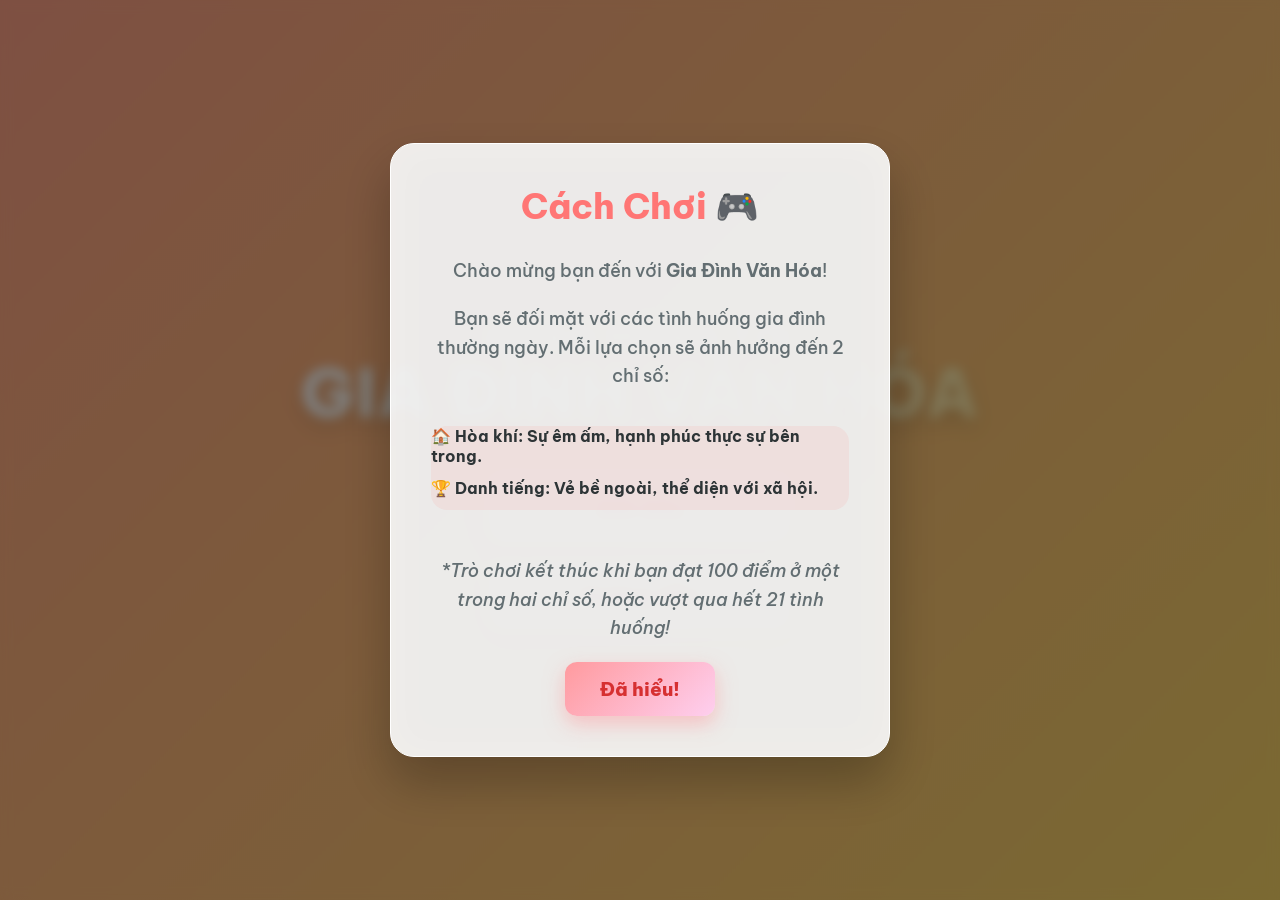
==== commit 3becc51b: "Update 100 points" ====
--- a/index.html
+++ b/index.html
@@ -9,7 +9,7 @@
 <body>
 
 <div id="scare-container" class="hidden scare-container">
-    <img src="your_image.jpg" alt="Cảnh báo!" class="scare-img">
+    <img src="your_image.png" alt="Cảnh báo!" class="scare-img">
 </div>
 
 <div id="home-screen" class="home-screen">
@@ -33,12 +33,12 @@
             <li><strong>🏠 Hòa khí:</strong> Sự êm ấm, hạnh phúc thực sự bên trong.</li>
             <li><strong>🏆 Danh tiếng:</strong> Vẻ bề ngoài, thể diện với xã hội.</li>
         </ul>
-        <p><em>*Ai đạt 100 điểm một trong hai chỉ số trước sẽ kết thúc game!</em></p>
+        <p><em>*Trò chơi kết thúc khi bạn đạt 100 điểm ở một trong hai chỉ số, hoặc vượt qua hết 21 tình huống!</em></p>
         <button onclick="closeGuide()" class="guide-btn">Đã hiểu!</button>
     </div>
 </div>
 
-<div id="level-counter" class="level-badge hidden">Tình huống: 1/11</div>
+<div id="level-counter" class="level-badge hidden">Tình huống: 1/21</div>
 
 <button id="floating-home-btn" onclick="goHome()" class="btn-home-floating hidden">Trang chủ</button>
 
@@ -59,7 +59,7 @@
 
     <div id="result" class="hidden">
         <h2>Kết thúc!</h2>
-        <p id="final-message"></p>
+        <p id="final-message" style="white-space: pre-wrap; font-size: 1.1rem; line-height: 1.6;"></p>
         <button onclick="goHome()">Chơi lại từ đầu</button>
     </div>
 </div>
@@ -83,7 +83,7 @@
         harmony = 50;
         fame = 50;
         previousHarmony = 50; 
-        document.documentElement.style.setProperty('--danger', 0); 
+        document.documentElement.style.setProperty('--danger', 0); // Reset màu nền về sáng
         
         updateUI();
 
@@ -96,61 +96,112 @@
         document.getElementById('level-counter').classList.add('hidden');
     }
 
+    // DANH SÁCH 21 TÌNH HUỐNG
     const scenarios = [
         {
             text: "Cả nhà đang ăn, nhưng ai cũng cắm mặt vào điện thoại. Mẹ nhìn bạn như chờ bạn nói gì đó.",
-            a: { text: "Tiếp tục lướt điện thoại (vì đang chat chuyện quan trọng)", harmony: -8, fame: 3 },
-            b: { text: "Cất điện thoại, chủ động mở câu chuyện", harmony: 10, fame: -2 }
+            a: { text: "Tiếp tục lướt điện thoại (vì đang chat chuyện quan trọng)", harmony: -15, fame: 10 },
+            b: { text: "Cất điện thoại, chủ động mở câu chuyện", harmony: 15, fame: -10 }
         },
         {
             text: "Bạn vừa thi trượt một môn quan trọng. Ba mẹ đang rất kỳ vọng.",
-            a: { text: "Giấu đi, đợi sửa sai rồi nói", harmony: -10, fame: 5 },
-            b: { text: "Nói thật ngay", harmony: 10, fame: -3 }
+            a: { text: "Giấu đi, đợi sửa sai rồi nói", harmony: -15, fame: 15 },
+            b: { text: "Nói thật ngay", harmony: 20, fame: -10 }
         },
         {
             text: "Ba mẹ không thích người bạn thân của bạn.",
-            a: { text: "Vẫn tiếp tục chơi với bạn", harmony: -7, fame: 6 },
-            b: { text: "Giữ khoảng cách", harmony: 8, fame: -2 }
+            a: { text: "Vẫn tiếp tục chơi với bạn", harmony: -10, fame: 15 },
+            b: { text: "Giữ khoảng cách", harmony: 15, fame: -10 }
         },
         {
             text: "Bạn được offer học/làm ở nơi rất xa, nhưng gia đình cần bạn ở gần.",
-            a: { text: "Đi vì tương lai", harmony: -12, fame: 12 },
-            b: { text: "Ở lại vì gia đình", harmony: 12, fame: -5 }
+            a: { text: "Đi vì tương lai", harmony: -20, fame: 25 },
+            b: { text: "Ở lại vì gia đình", harmony: 20, fame: -15 }
         },
         {
             text: "Bạn vô tình làm hỏng một món đồ giá trị trong nhà.",
-            a: { text: "Giấu đi xem như không biết", harmony: -9, fame: 4 },
-            b: { text: "Nói thật và nhận lỗi", harmony: 9, fame: -2 }
+            a: { text: "Giấu đi xem như không biết", harmony: -15, fame: 10 },
+            b: { text: "Nói thật và nhận lỗi", harmony: 15, fame: -5 }
         },
         {
             text: "Ba mẹ so sánh bạn với “con nhà người ta”.",
-            a: { text: "Im lặng chịu đựng", harmony: 5, fame: -3 },
-            b: { text: "Nói ra cảm xúc của mình", harmony: -5, fame: 5 }
+            a: { text: "Im lặng chịu đựng", harmony: 10, fame: -5 },
+            b: { text: "Nói ra cảm xúc của mình", harmony: -10, fame: 15 }
         },
         {
             text: "Bạn muốn đi chơi đêm nhưng biết chắc ba mẹ sẽ không cho.",
-            a: { text: "Nói dối để được đi", harmony: -10, fame: 6 },
-            b: { text: "Nói thật", harmony: 8, fame: -3 }
+            a: { text: "Nói dối để được đi", harmony: -15, fame: 15 },
+            b: { text: "Nói thật", harmony: 15, fame: -10 }
         },
         {
             text: "Gia đình gặp khó khăn tài chính, bạn đang có một khoản tiền riêng.",
-            a: { text: "Giữ tiền cho kế hoạch cá nhân", harmony: -12, fame: 8 },
-            b: { text: "Đưa tiền hỗ trợ gia đình", harmony: 15, fame: -5 }
+            a: { text: "Giữ tiền cho kế hoạch cá nhân", harmony: -20, fame: 15 },
+            b: { text: "Đưa tiền hỗ trợ gia đình", harmony: 25, fame: -15 }
         },
         {
             text: "Gia đình muốn bạn theo ngành ổn định, nhưng bạn có đam mê riêng.",
-            a: { text: "Nghe theo gia đình", harmony: 10, fame: 3 },
-            b: { text: "Quyết tâm theo đam mê", harmony: -8, fame: 10 }
+            a: { text: "Nghe theo gia đình", harmony: 15, fame: 10 },
+            b: { text: "Quyết tâm theo đam mê", harmony: -15, fame: 20 }
         },
         {
             text: "Bạn có cơ hội đổi đời nhưng phải xa gia đình nhiều năm.",
-            a: { text: "Chọn thành công cá nhân", harmony: -15, fame: 15 },
-            b: { text: "Chọn gia đình", harmony: 15, fame: -7 }
+            a: { text: "Chọn thành công cá nhân", harmony: -25, fame: 25 },
+            b: { text: "Chọn gia đình", harmony: 25, fame: -15 }
         },
         {
             text: "Bạn đang xem nội dung 18+ trên máy tính, ba/mẹ bất ngờ bước vào.",
-            a: { text: "Tắt nhanh, giả vờ không có gì", harmony: -6, fame: 2 },
-            b: { text: "Thừa nhận và giải thích", harmony: 8, fame: -2 }
+            a: { text: "Tắt nhanh, giả vờ không có gì", harmony: -10, fame: 5 },
+            b: { text: "Thừa nhận và giải thích", harmony: 15, fame: -10 }
+        },
+        {
+            text: "Tết đến, họ hàng dắt con cháu sang chơi đông đúc. Tài chính năm nay của bạn rất eo hẹp.",
+            a: { text: "Lì xì thật nhiều để giữ thể diện với họ hàng", harmony: -20, fame: 20 },
+            b: { text: "Lì xì ít nhưng mừng tuổi bằng những lời chúc chân thành", harmony: 15, fame: -15 }
+        },
+        {
+            text: "Trong mâm cỗ họ, các bác trai ngồi nhậu, các bác gái và thanh niên nữ bị gọi xuống bếp dọn dẹp.",
+            a: { text: "Bảo chị em gái cứ làm đi cho vui lòng người lớn", harmony: -15, fame: 15 },
+            b: { text: "Rủ rê cả mấy anh em trai cùng xuống bếp rửa bát", harmony: 20, fame: -20 }
+        },
+        {
+            text: "Con em trong nhà nhuộm tóc màu sáng và mặc đồ phá cách. Họ hàng đến chơi và xì xầm đánh giá.",
+            a: { text: "Bắt em đi nhuộm lại tóc đen và thay đồ ngay lập tức", harmony: -20, fame: 15 },
+            b: { text: "Nhẹ nhàng giải thích đó là sở thích và bênh vực em", harmony: 20, fame: -15 }
+        },
+        {
+            text: "Hàng xóm khoe con họ vừa mua được ô tô tiền tỷ. Bạn đời của bạn tỏ vẻ chạnh lòng.",
+            a: { text: "Cố vay mượn mua một chiếc xe trả góp để không thua kém", harmony: -25, fame: 25 },
+            b: { text: "An ủi bạn đời, trân trọng những gì cả hai đang có", harmony: 20, fame: -10 }
+        },
+        {
+            text: "Ông bà nội kiên quyết bắt cháu nhỏ uống một bài thuốc nam truyền miệng không rõ nguồn gốc.",
+            a: { text: "Cho cháu uống một chút để ông bà vui lòng", harmony: -20, fame: 10 },
+            b: { text: "Cương quyết từ chối và giải thích theo cơ sở y khoa", harmony: 15, fame: -15 }
+        },
+        {
+            text: "Thú cưng trong nhà lỡ phóng uế đúng lúc khách quý bước vào cửa.",
+            a: { text: "Đánh đuổi thú cưng và rối rít xin lỗi khách", harmony: -15, fame: 10 },
+            b: { text: "Bình tĩnh dọn dẹp, cười xòa coi như chuyện vui nhỏ", harmony: 15, fame: -10 }
+        },
+        {
+            text: "Nhà có đám cưới, họ hàng thúc ép phải làm 100 mâm cỗ đãi làng, nhưng ngân sách chỉ đủ 30 mâm.",
+            a: { text: "Cắn răng đi vay mượn làm lớn cho 'mát mặt' với làng xóm", harmony: -25, fame: 25 },
+            b: { text: "Chỉ mời gia đình cốt cán và bạn bè thân thiết", harmony: 25, fame: -20 }
+        },
+        {
+            text: "Bạn vô tình đăng một đoạn video hài hước nhưng hơi 'dìm hàng' người nhà lên Facebook. Hàng xóm bắt đầu bàn tán.",
+            a: { text: "Xóa ngay lập tức và cáu gắt với người nhà", harmony: -15, fame: 15 },
+            b: { text: "Giữ lại làm kỷ niệm và cùng cả nhà ngồi cười", harmony: 15, fame: -15 }
+        },
+        {
+            text: "Bạn phát hiện anh/chị của mình đang lén lút quen người yêu mà gia đình rất ác cảm.",
+            a: { text: "Lập tức mách lại với ba mẹ để cấm cản", harmony: -20, fame: 15 },
+            b: { text: "Giữ bí mật và động viên anh/chị tự tìm cách thuyết phục", harmony: 20, fame: -10 }
+        },
+        {
+            text: "Một người thân trong nhà thừa nhận họ đang bị trầm cảm nặng và muốn đi khám tâm lý.",
+            a: { text: "Bảo họ chỉ là 'yếu đuối', cấm đi khám vì sợ hàng xóm dị nghị", harmony: -30, fame: 15 },
+            b: { text: "Lắng nghe, ôm họ và lập tức tìm bác sĩ hỗ trợ", harmony: 30, fame: -20 }
         }
     ];
 
@@ -170,12 +221,13 @@
             
             document.getElementById('level-counter').innerText = `Tình huống: ${currentStep + 1} / ${scenarios.length}`;
 
+            // TÍNH TOÁN ĐỘ TỐI CỦA NỀN
             let dangerLevel = (50 - harmony) / 50;
             if (dangerLevel < 0) dangerLevel = 0;
             if (dangerLevel > 1) dangerLevel = 1;
-            
             document.documentElement.style.setProperty('--danger', dangerLevel);
 
+            // HIỆU ỨNG GLITCH
             if (harmony <= 30 && harmony < previousHarmony) {
                 document.body.classList.add('glitch-effect');
                 setTimeout(() => {
@@ -194,9 +246,15 @@
         harmony += effects.harmony;
         fame += effects.fame;
         
+        // CHẶN ĐIỂM TỪ 0 ĐẾN 100
+        if (harmony > 100) harmony = 100;
+        if (harmony < 0) harmony = 0;
+        if (fame > 100) fame = 100;
+        if (fame < 0) fame = 0;
+        
         currentStep++;
         
-        if (harmony >= 100 || fame >= 100 || currentStep >= scenarios.length) {
+        if (harmony === 100 || fame === 100 || currentStep >= scenarios.length) {
             showEndGame();
         } else {
             updateUI();
@@ -204,13 +262,17 @@
     }
 
     function showEndGame() {
+        // ĐỒNG BỘ UI TRƯỚC KHI HIỆN KẾT THÚC
+        document.getElementById('harmony').innerText = harmony;
+        document.getElementById('fame').innerText = fame;
+
         document.getElementById('content').classList.add('hidden');
         document.getElementById('result').classList.remove('hidden');
         
         document.getElementById('floating-home-btn').classList.add('hidden');
         document.getElementById('level-counter').classList.add('hidden');
 
-        // --- CẬP NHẬT: JUMP SCARE CHỈ DIỄN RA TRONG 0.5 GIÂY (500ms) ---
+        // HIỆU ỨNG JUMP SCARE (0.5 GIÂY)
         if (harmony < 40) {
             const scareContainer = document.getElementById('scare-container');
             scareContainer.classList.remove('hidden');
@@ -220,12 +282,26 @@
             }, 500); 
         }
         
-        let msg = "Bài học: Chẳng có gia đình nào hoàn hảo 100%. ";
-        if (fame > harmony) {
-            msg += "Bạn quá chú trọng vẻ bề ngoài (danh tiếng), nhưng bên trong (hòa khí) đang dần rỗng tuếch.";
-        } else {
-            msg += "Bạn đã chọn sống thật với hạnh phúc bên trong thay vì chạy theo những lời khen sáo rỗng.";
-        }
+        // TỔNG KẾT VÀ BÀI HỌC
+        let msg = `TỔNG KẾT: Hòa khí [${harmony}/100] - Danh tiếng [${fame}/100]\n\n`;
+        
+        if (harmony === 100) {
+            msg += "🏆 CHIẾN THẮNG TUYỆT ĐỐI! 🏆\nBạn đã đạt 100 điểm Hòa khí.\nBạn xây dựng được một gia đình cực kỳ viên mãn, thấu hiểu và gắn kết, mặc kệ những lời đàm tiếu bên ngoài!";
+        } 
+        else if (fame === 100) {
+            msg += "🏆 CHIẾN THẮNG DANH VỌNG! 🏆\nBạn đã đạt 100 điểm Danh tiếng.\nTrong mắt xã hội và họ hàng, gia đình bạn là chuẩn mực của sự hoàn hảo và thành đạt!";
+        } 
+        else {
+            msg += "KẾT THÚC CHẶNG ĐƯỜNG!\nBài học: Chẳng có gia đình nào hoàn hảo 100%.\n";
+            if (fame > harmony) {
+                msg += "Bạn khá chú trọng vẻ bề ngoài và thể diện, nhưng bên trong gia đình đang dần xuất hiện những khoảng trống.";
+            } else if (harmony > fame) {
+                msg += "Bạn đã chọn sống thật với hạnh phúc bên trong thay vì chạy theo những lời khen sáo rỗng của xã hội.";
+            } else {
+                msg += "Bạn giữ được sự cân bằng khá tốt giữa thể diện với xã hội và tình cảm gia đình!";
+            }
+        }
+        
         document.getElementById('final-message').innerText = msg;
     }
 </script>
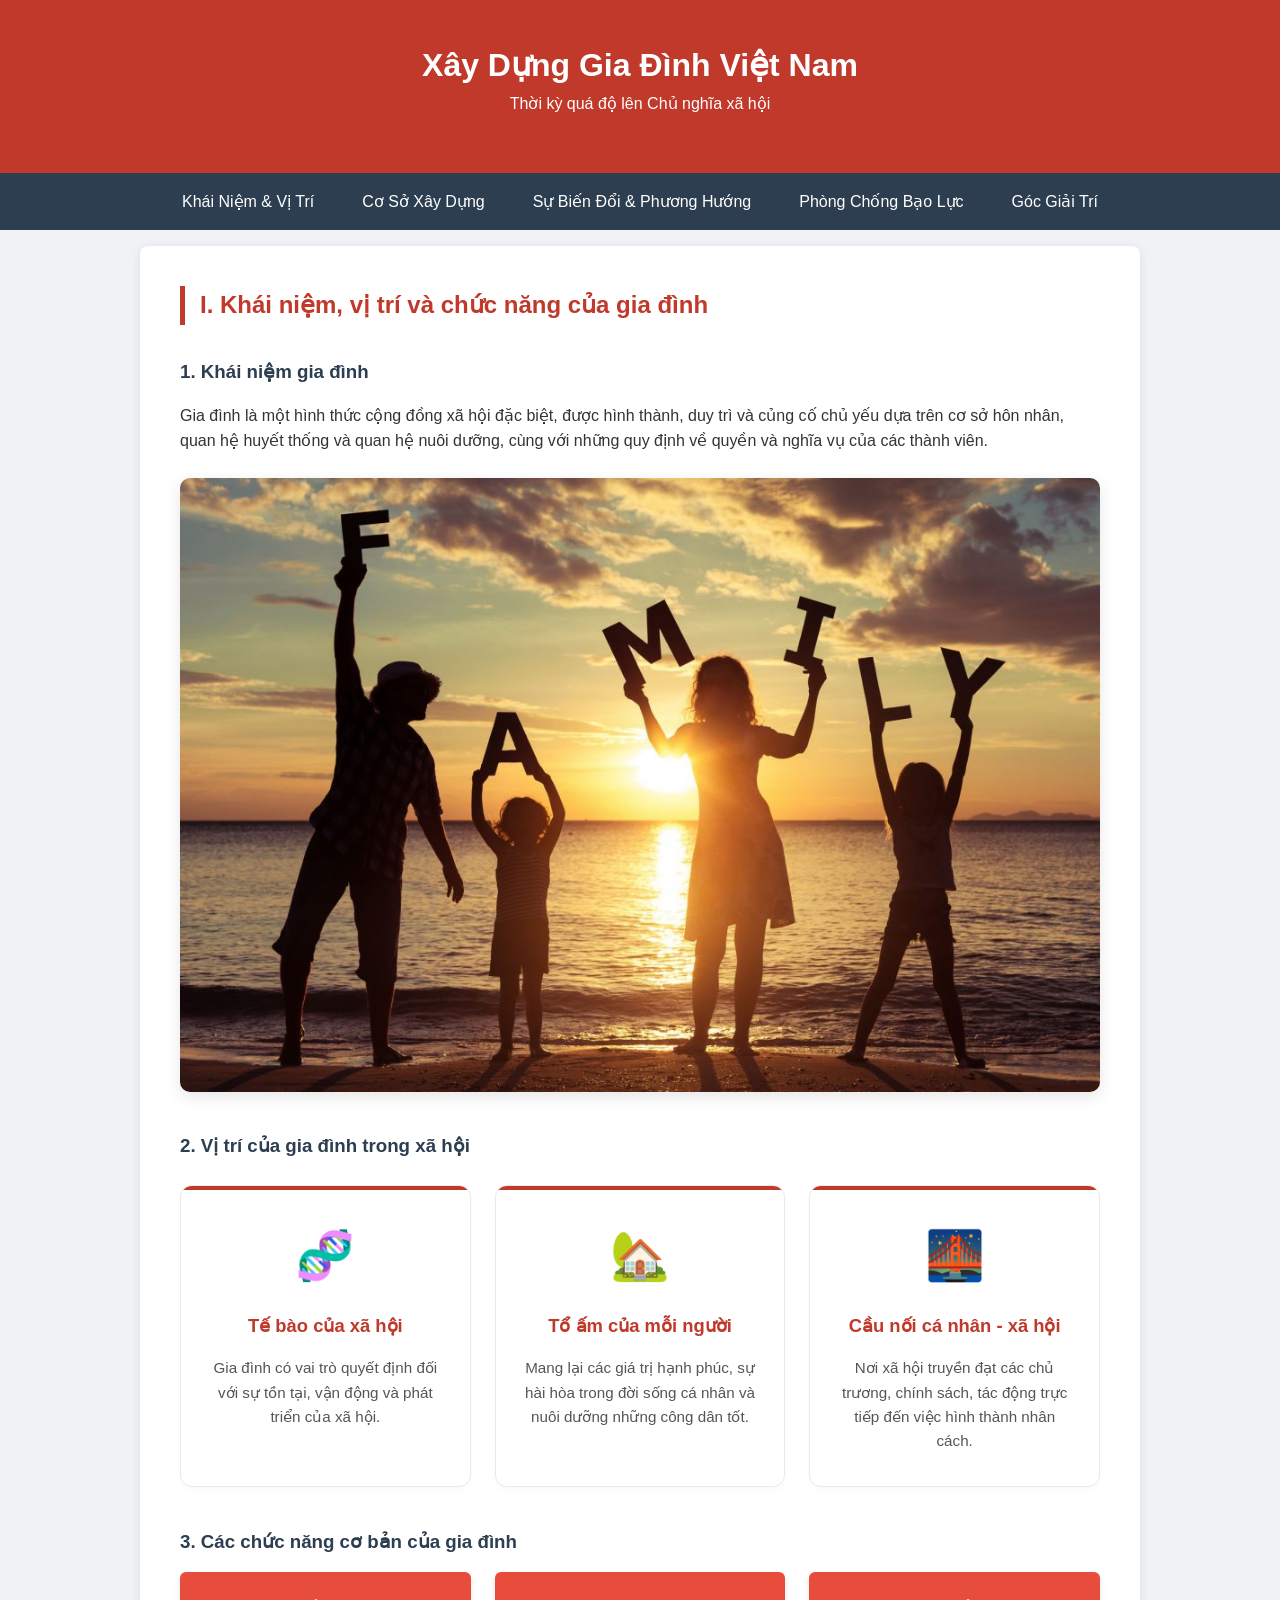
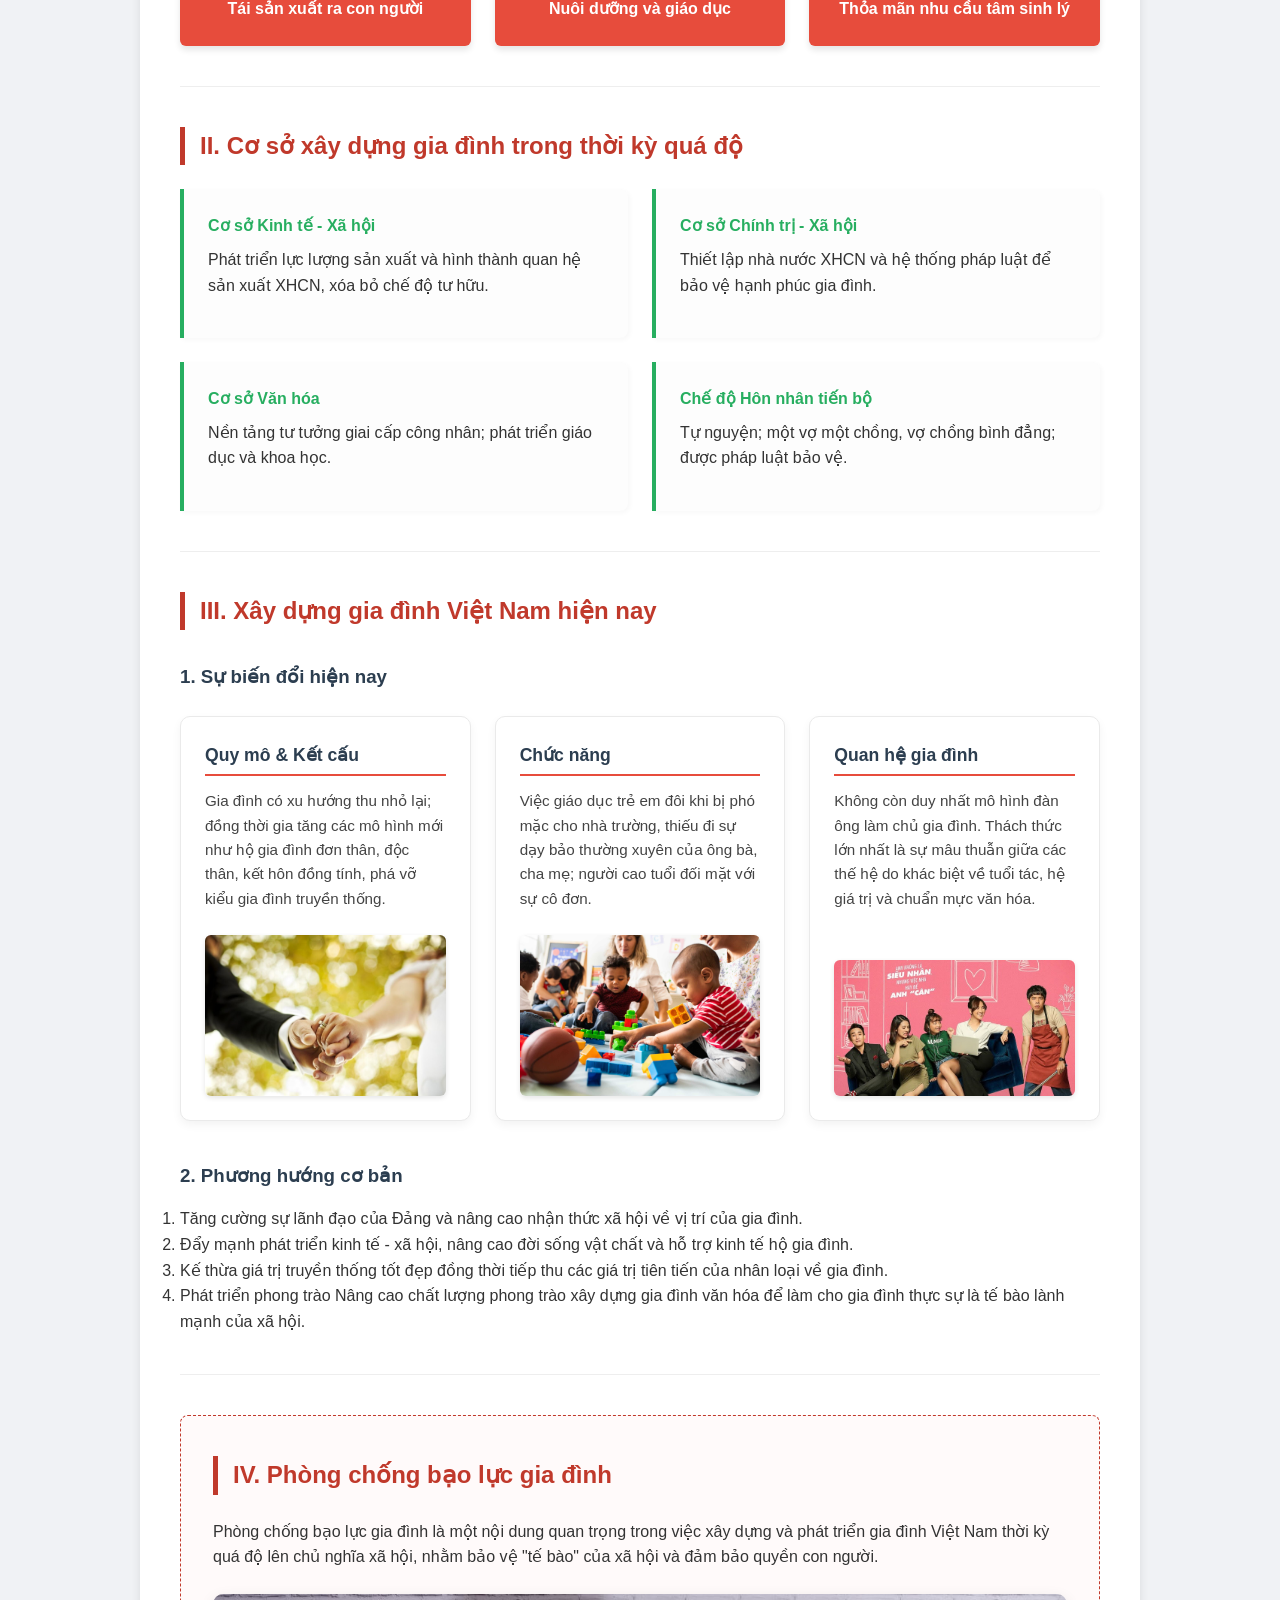
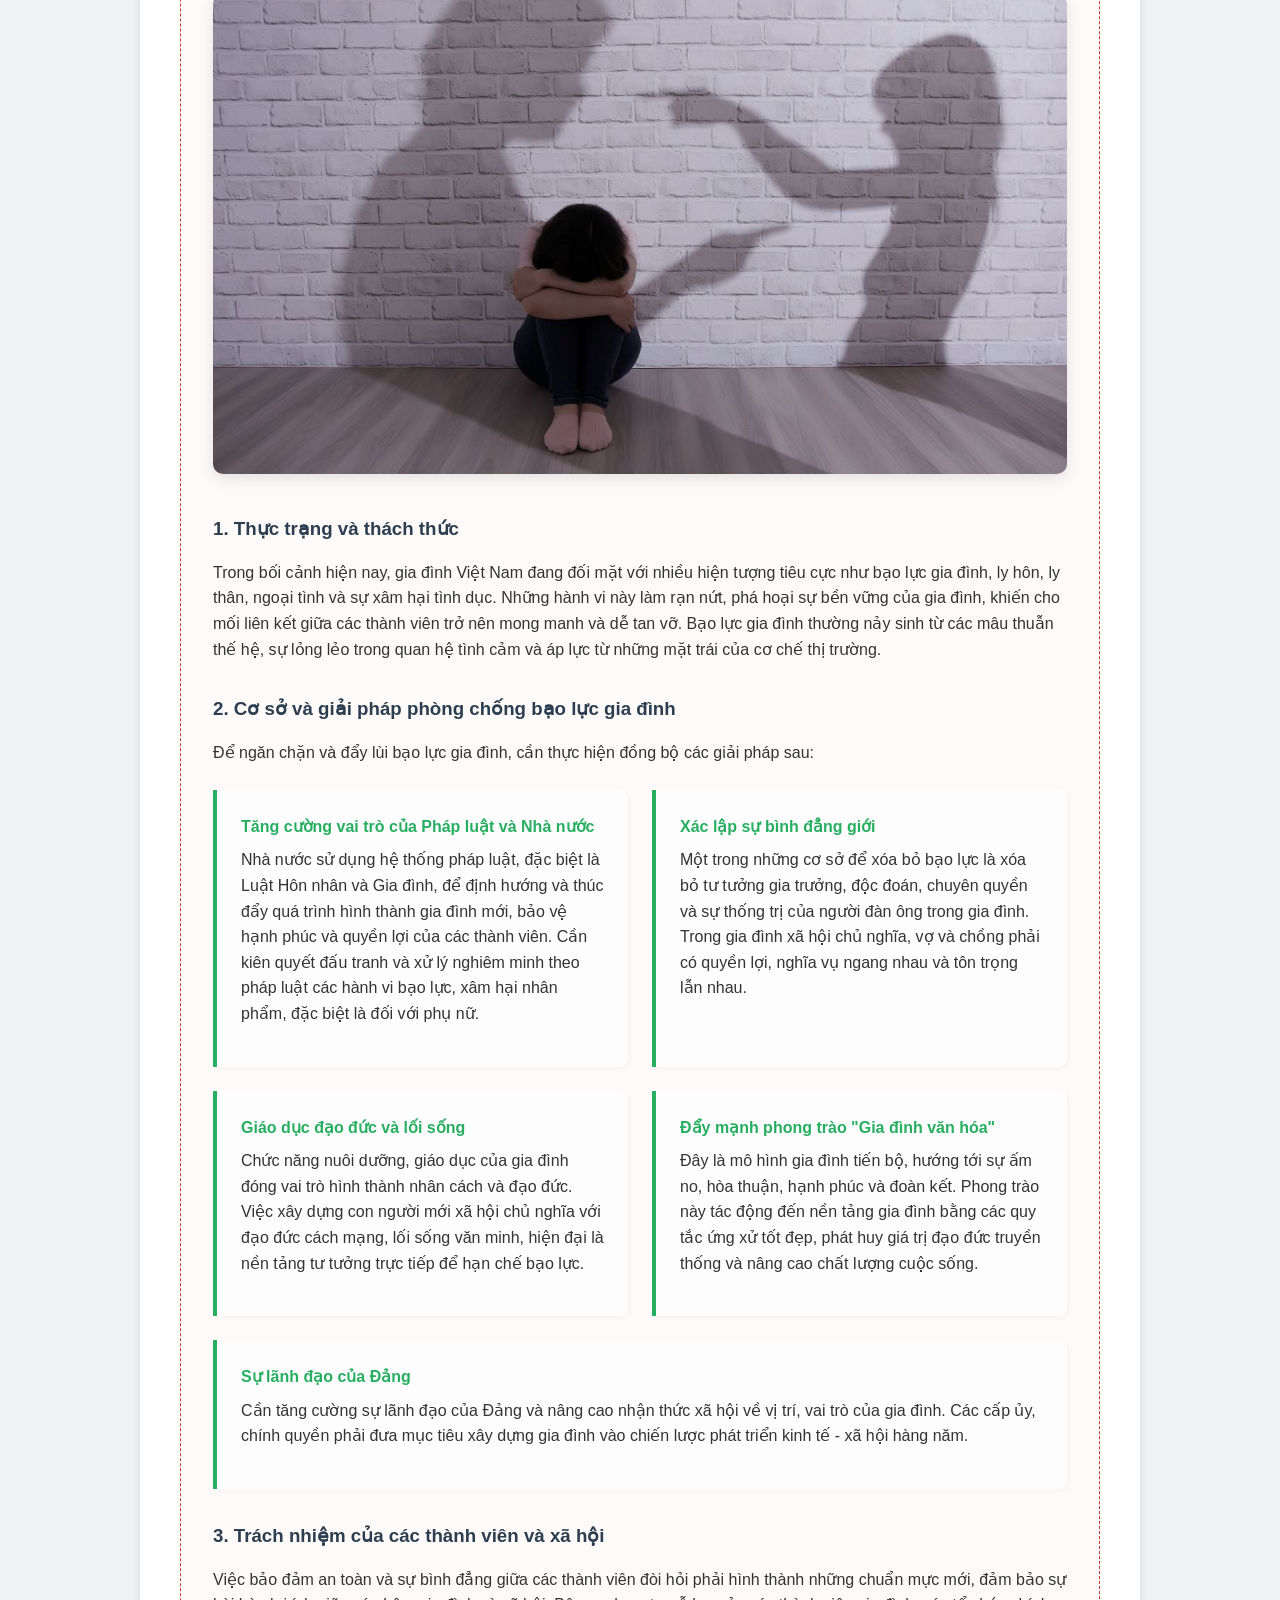
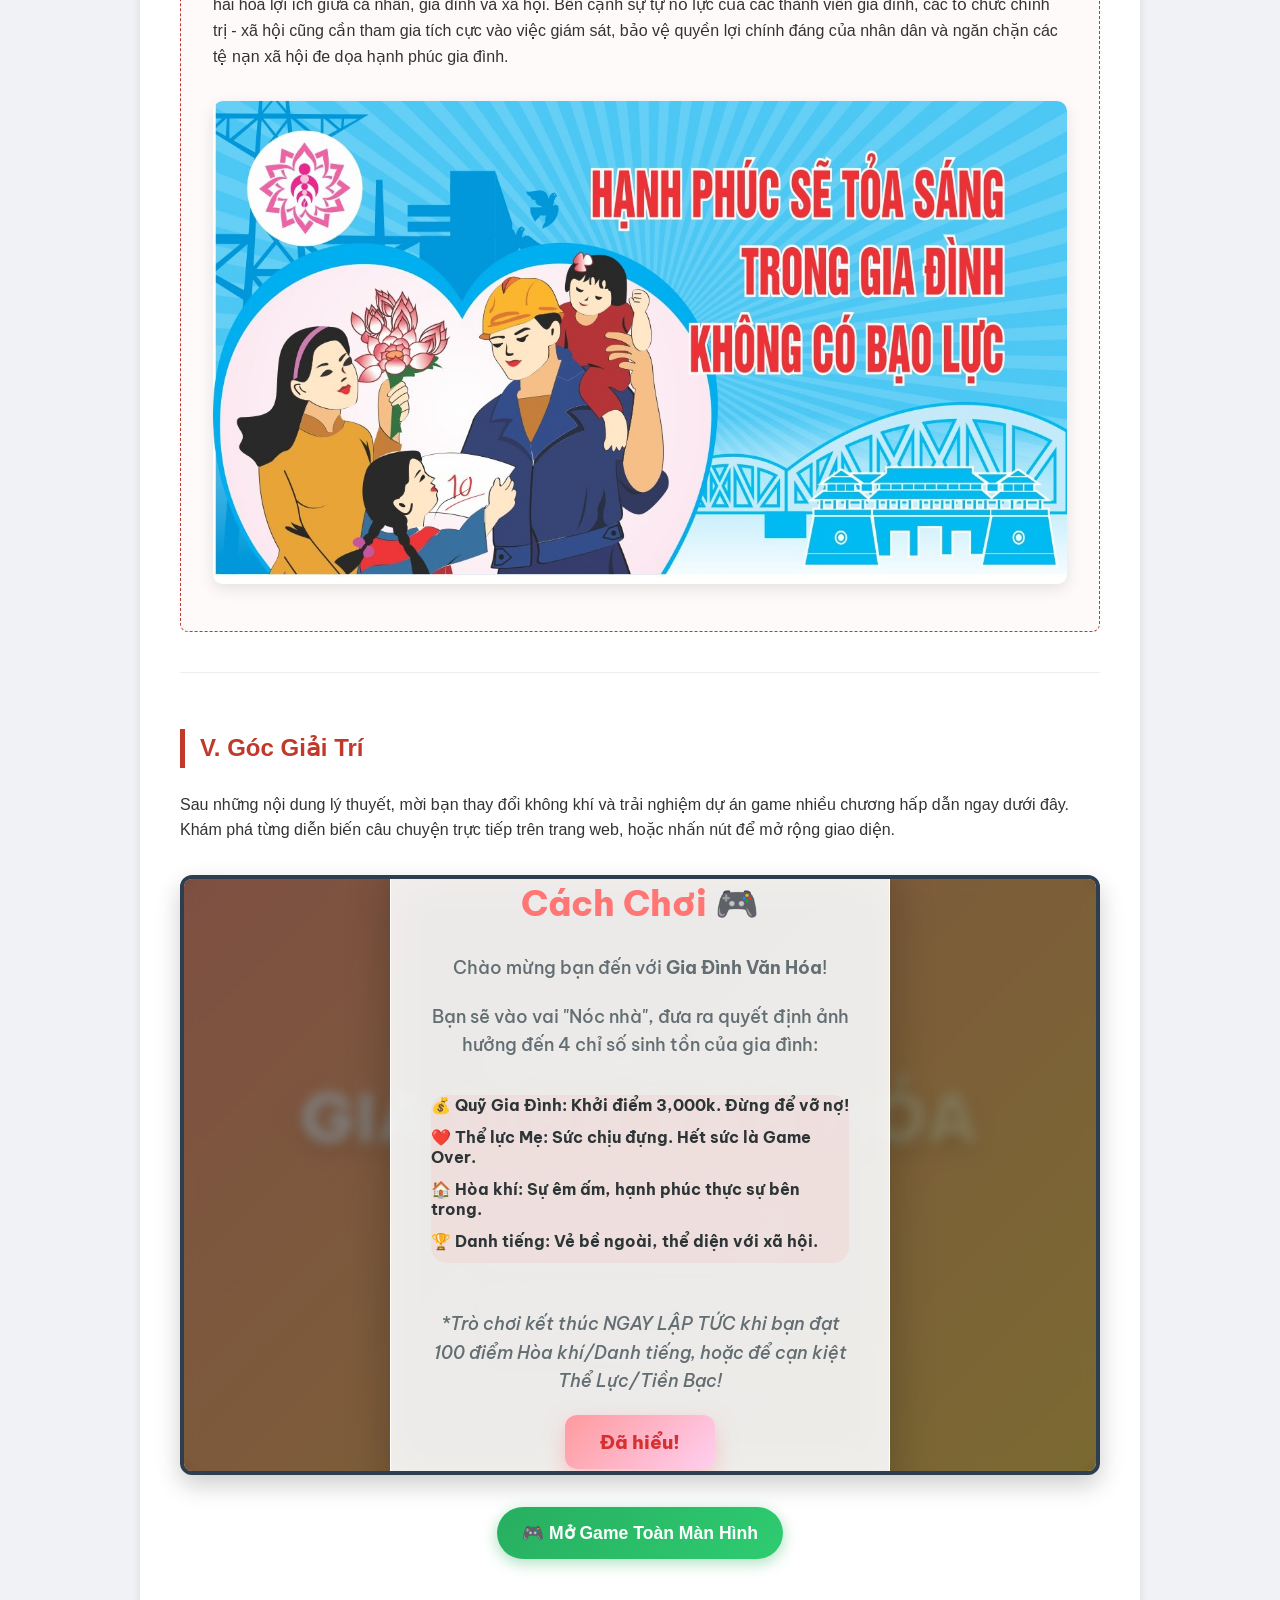
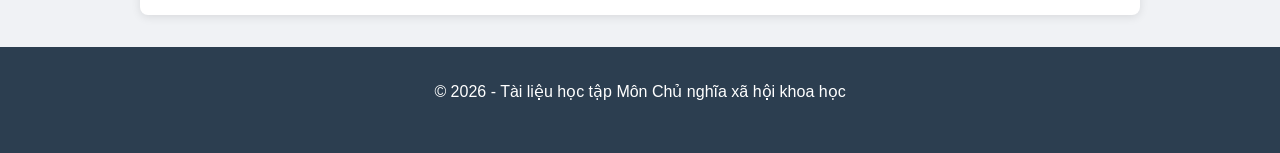
==== commit 1bce3e1f: "Update website and update games" ====
--- a/index.html
+++ b/index.html
@@ -3,308 +3,208 @@
 <head>
     <meta charset="UTF-8">
     <meta name="viewport" content="width=device-width, initial-scale=1.0">
-    <title>Gia Đình Văn Hóa - Game Lựa Chọn</title>
-    <link rel="stylesheet" href="mln131_font.css">
+    <title>Gia Đình Trong Thời Kỳ Quá Độ Lên CNXH</title>
+    <link rel="stylesheet" href="style.css">
 </head>
 <body>
 
-<div id="scare-container" class="hidden scare-container">
-    <img src="your_image.png" alt="Cảnh báo!" class="scare-img">
-</div>
-
-<div id="home-screen" class="home-screen">
-    <h1 class="game-title">
-        <span style="font-size: 0.5em; display: block; margin-bottom: -10px; color: #fff; text-shadow: none; letter-spacing: 1px;">Chào mừng tới</span>
-        Gia Đình Văn Hóa
-    </h1>
-    
-    <div class="menu-btns">
-        <button onclick="startGame()">Bắt đầu</button>
-        <button onclick="showGuide()">Hướng dẫn</button>
-    </div>
-</div>
-
-<div id="guide-modal" class="modal-overlay hidden">
-    <div class="modal-plaque">
-        <h2>Cách Chơi 🎮</h2>
-        <p>Chào mừng bạn đến với <strong>Gia Đình Văn Hóa</strong>!</p>
-        <p>Bạn sẽ đối mặt với các tình huống gia đình thường ngày. Mỗi lựa chọn sẽ ảnh hưởng đến 2 chỉ số:</p>
-        <ul style="list-style-type: none; padding: 0;">
-            <li><strong>🏠 Hòa khí:</strong> Sự êm ấm, hạnh phúc thực sự bên trong.</li>
-            <li><strong>🏆 Danh tiếng:</strong> Vẻ bề ngoài, thể diện với xã hội.</li>
-        </ul>
-        <p><em>*Trò chơi kết thúc khi bạn đạt 100 điểm ở một trong hai chỉ số, hoặc vượt qua hết 21 tình huống!</em></p>
-        <button onclick="closeGuide()" class="guide-btn">Đã hiểu!</button>
-    </div>
-</div>
-
-<div id="level-counter" class="level-badge hidden">Tình huống: 1/21</div>
-
-<button id="floating-home-btn" onclick="goHome()" class="btn-home-floating hidden">Trang chủ</button>
-
-<div id="game-container" class="hidden">
-    <div class="stats">
-        <div class="stat-item">🏠 Hòa khí: <span id="harmony">50</span></div>
-        <div class="stat-item">🏆 Danh tiếng: <span id="fame">50</span></div>
-    </div>
-
-    <div id="content">
-        <p id="question">Đang tải tình huống...</p>
-        <div class="btn-container">
-            <button onclick="handleChoice('a')" id="btnA">Lựa chọn A</button>
-            <button onclick="handleChoice('b')" id="btnB">Lựa chọn B</button>
+    <header>
+        <div class="container">
+            <h1>Xây Dựng Gia Đình Việt Nam</h1>
+            <p>Thời kỳ quá độ lên Chủ nghĩa xã hội</p>
         </div>
-        <p id="message"></p>
-    </div>
-
-    <div id="result" class="hidden">
-        <h2>Kết thúc!</h2>
-        <p id="final-message" style="white-space: pre-wrap; font-size: 1.1rem; line-height: 1.6;"></p>
-        <button onclick="goHome()">Chơi lại từ đầu</button>
-    </div>
-</div>
-
-<script>
-    window.onload = function() { showGuide(); }
-
-    function showGuide() { document.getElementById('guide-modal').classList.remove('hidden'); }
-    function closeGuide() { document.getElementById('guide-modal').classList.add('hidden'); }
-
-    function startGame() {
-        document.getElementById('home-screen').classList.add('hidden');
-        document.getElementById('game-container').classList.remove('hidden');
-        document.getElementById('floating-home-btn').classList.remove('hidden'); 
-        document.getElementById('level-counter').classList.remove('hidden'); 
-        updateUI(); 
-    }
-
-    function goHome() {
-        currentStep = 0;
-        harmony = 50;
-        fame = 50;
-        previousHarmony = 50; 
-        document.documentElement.style.setProperty('--danger', 0); // Reset màu nền về sáng
-        
-        updateUI();
-
-        document.getElementById('game-container').classList.add('hidden');
-        document.getElementById('result').classList.add('hidden');
-        document.getElementById('content').classList.remove('hidden');
-        document.getElementById('home-screen').classList.remove('hidden');
-        
-        document.getElementById('floating-home-btn').classList.add('hidden');
-        document.getElementById('level-counter').classList.add('hidden');
-    }
-
-    // DANH SÁCH 21 TÌNH HUỐNG
-    const scenarios = [
-        {
-            text: "Cả nhà đang ăn, nhưng ai cũng cắm mặt vào điện thoại. Mẹ nhìn bạn như chờ bạn nói gì đó.",
-            a: { text: "Tiếp tục lướt điện thoại (vì đang chat chuyện quan trọng)", harmony: -15, fame: 10 },
-            b: { text: "Cất điện thoại, chủ động mở câu chuyện", harmony: 15, fame: -10 }
-        },
-        {
-            text: "Bạn vừa thi trượt một môn quan trọng. Ba mẹ đang rất kỳ vọng.",
-            a: { text: "Giấu đi, đợi sửa sai rồi nói", harmony: -15, fame: 15 },
-            b: { text: "Nói thật ngay", harmony: 20, fame: -10 }
-        },
-        {
-            text: "Ba mẹ không thích người bạn thân của bạn.",
-            a: { text: "Vẫn tiếp tục chơi với bạn", harmony: -10, fame: 15 },
-            b: { text: "Giữ khoảng cách", harmony: 15, fame: -10 }
-        },
-        {
-            text: "Bạn được offer học/làm ở nơi rất xa, nhưng gia đình cần bạn ở gần.",
-            a: { text: "Đi vì tương lai", harmony: -20, fame: 25 },
-            b: { text: "Ở lại vì gia đình", harmony: 20, fame: -15 }
-        },
-        {
-            text: "Bạn vô tình làm hỏng một món đồ giá trị trong nhà.",
-            a: { text: "Giấu đi xem như không biết", harmony: -15, fame: 10 },
-            b: { text: "Nói thật và nhận lỗi", harmony: 15, fame: -5 }
-        },
-        {
-            text: "Ba mẹ so sánh bạn với “con nhà người ta”.",
-            a: { text: "Im lặng chịu đựng", harmony: 10, fame: -5 },
-            b: { text: "Nói ra cảm xúc của mình", harmony: -10, fame: 15 }
-        },
-        {
-            text: "Bạn muốn đi chơi đêm nhưng biết chắc ba mẹ sẽ không cho.",
-            a: { text: "Nói dối để được đi", harmony: -15, fame: 15 },
-            b: { text: "Nói thật", harmony: 15, fame: -10 }
-        },
-        {
-            text: "Gia đình gặp khó khăn tài chính, bạn đang có một khoản tiền riêng.",
-            a: { text: "Giữ tiền cho kế hoạch cá nhân", harmony: -20, fame: 15 },
-            b: { text: "Đưa tiền hỗ trợ gia đình", harmony: 25, fame: -15 }
-        },
-        {
-            text: "Gia đình muốn bạn theo ngành ổn định, nhưng bạn có đam mê riêng.",
-            a: { text: "Nghe theo gia đình", harmony: 15, fame: 10 },
-            b: { text: "Quyết tâm theo đam mê", harmony: -15, fame: 20 }
-        },
-        {
-            text: "Bạn có cơ hội đổi đời nhưng phải xa gia đình nhiều năm.",
-            a: { text: "Chọn thành công cá nhân", harmony: -25, fame: 25 },
-            b: { text: "Chọn gia đình", harmony: 25, fame: -15 }
-        },
-        {
-            text: "Bạn đang xem nội dung 18+ trên máy tính, ba/mẹ bất ngờ bước vào.",
-            a: { text: "Tắt nhanh, giả vờ không có gì", harmony: -10, fame: 5 },
-            b: { text: "Thừa nhận và giải thích", harmony: 15, fame: -10 }
-        },
-        {
-            text: "Tết đến, họ hàng dắt con cháu sang chơi đông đúc. Tài chính năm nay của bạn rất eo hẹp.",
-            a: { text: "Lì xì thật nhiều để giữ thể diện với họ hàng", harmony: -20, fame: 20 },
-            b: { text: "Lì xì ít nhưng mừng tuổi bằng những lời chúc chân thành", harmony: 15, fame: -15 }
-        },
-        {
-            text: "Trong mâm cỗ họ, các bác trai ngồi nhậu, các bác gái và thanh niên nữ bị gọi xuống bếp dọn dẹp.",
-            a: { text: "Bảo chị em gái cứ làm đi cho vui lòng người lớn", harmony: -15, fame: 15 },
-            b: { text: "Rủ rê cả mấy anh em trai cùng xuống bếp rửa bát", harmony: 20, fame: -20 }
-        },
-        {
-            text: "Con em trong nhà nhuộm tóc màu sáng và mặc đồ phá cách. Họ hàng đến chơi và xì xầm đánh giá.",
-            a: { text: "Bắt em đi nhuộm lại tóc đen và thay đồ ngay lập tức", harmony: -20, fame: 15 },
-            b: { text: "Nhẹ nhàng giải thích đó là sở thích và bênh vực em", harmony: 20, fame: -15 }
-        },
-        {
-            text: "Hàng xóm khoe con họ vừa mua được ô tô tiền tỷ. Bạn đời của bạn tỏ vẻ chạnh lòng.",
-            a: { text: "Cố vay mượn mua một chiếc xe trả góp để không thua kém", harmony: -25, fame: 25 },
-            b: { text: "An ủi bạn đời, trân trọng những gì cả hai đang có", harmony: 20, fame: -10 }
-        },
-        {
-            text: "Ông bà nội kiên quyết bắt cháu nhỏ uống một bài thuốc nam truyền miệng không rõ nguồn gốc.",
-            a: { text: "Cho cháu uống một chút để ông bà vui lòng", harmony: -20, fame: 10 },
-            b: { text: "Cương quyết từ chối và giải thích theo cơ sở y khoa", harmony: 15, fame: -15 }
-        },
-        {
-            text: "Thú cưng trong nhà lỡ phóng uế đúng lúc khách quý bước vào cửa.",
-            a: { text: "Đánh đuổi thú cưng và rối rít xin lỗi khách", harmony: -15, fame: 10 },
-            b: { text: "Bình tĩnh dọn dẹp, cười xòa coi như chuyện vui nhỏ", harmony: 15, fame: -10 }
-        },
-        {
-            text: "Nhà có đám cưới, họ hàng thúc ép phải làm 100 mâm cỗ đãi làng, nhưng ngân sách chỉ đủ 30 mâm.",
-            a: { text: "Cắn răng đi vay mượn làm lớn cho 'mát mặt' với làng xóm", harmony: -25, fame: 25 },
-            b: { text: "Chỉ mời gia đình cốt cán và bạn bè thân thiết", harmony: 25, fame: -20 }
-        },
-        {
-            text: "Bạn vô tình đăng một đoạn video hài hước nhưng hơi 'dìm hàng' người nhà lên Facebook. Hàng xóm bắt đầu bàn tán.",
-            a: { text: "Xóa ngay lập tức và cáu gắt với người nhà", harmony: -15, fame: 15 },
-            b: { text: "Giữ lại làm kỷ niệm và cùng cả nhà ngồi cười", harmony: 15, fame: -15 }
-        },
-        {
-            text: "Bạn phát hiện anh/chị của mình đang lén lút quen người yêu mà gia đình rất ác cảm.",
-            a: { text: "Lập tức mách lại với ba mẹ để cấm cản", harmony: -20, fame: 15 },
-            b: { text: "Giữ bí mật và động viên anh/chị tự tìm cách thuyết phục", harmony: 20, fame: -10 }
-        },
-        {
-            text: "Một người thân trong nhà thừa nhận họ đang bị trầm cảm nặng và muốn đi khám tâm lý.",
-            a: { text: "Bảo họ chỉ là 'yếu đuối', cấm đi khám vì sợ hàng xóm dị nghị", harmony: -30, fame: 15 },
-            b: { text: "Lắng nghe, ôm họ và lập tức tìm bác sĩ hỗ trợ", harmony: 30, fame: -20 }
-        }
-    ];
-
-    let currentStep = 0;
-    let harmony = 50;
-    let fame = 50;
-    let previousHarmony = 50; 
-
-    function updateUI() {
-        if (currentStep < scenarios.length) {
-            const s = scenarios[currentStep];
-            document.getElementById('question').innerText = s.text;
-            document.getElementById('btnA').innerText = s.a.text;
-            document.getElementById('btnB').innerText = s.b.text;
-            document.getElementById('harmony').innerText = harmony;
-            document.getElementById('fame').innerText = fame;
-            
-            document.getElementById('level-counter').innerText = `Tình huống: ${currentStep + 1} / ${scenarios.length}`;
-
-            // TÍNH TOÁN ĐỘ TỐI CỦA NỀN
-            let dangerLevel = (50 - harmony) / 50;
-            if (dangerLevel < 0) dangerLevel = 0;
-            if (dangerLevel > 1) dangerLevel = 1;
-            document.documentElement.style.setProperty('--danger', dangerLevel);
-
-            // HIỆU ỨNG GLITCH
-            if (harmony <= 30 && harmony < previousHarmony) {
-                document.body.classList.add('glitch-effect');
-                setTimeout(() => {
-                    document.body.classList.remove('glitch-effect');
-                }, 600); 
-            }
-            previousHarmony = harmony; 
-
-        } else {
-            showEndGame();
-        }
-    }
-
-    function handleChoice(choice) {
-        const effects = scenarios[currentStep][choice];
-        harmony += effects.harmony;
-        fame += effects.fame;
-        
-        // CHẶN ĐIỂM TỪ 0 ĐẾN 100
-        if (harmony > 100) harmony = 100;
-        if (harmony < 0) harmony = 0;
-        if (fame > 100) fame = 100;
-        if (fame < 0) fame = 0;
-        
-        currentStep++;
-        
-        if (harmony === 100 || fame === 100 || currentStep >= scenarios.length) {
-            showEndGame();
-        } else {
-            updateUI();
-        }
-    }
-
-    function showEndGame() {
-        // ĐỒNG BỘ UI TRƯỚC KHI HIỆN KẾT THÚC
-        document.getElementById('harmony').innerText = harmony;
-        document.getElementById('fame').innerText = fame;
-
-        document.getElementById('content').classList.add('hidden');
-        document.getElementById('result').classList.remove('hidden');
-        
-        document.getElementById('floating-home-btn').classList.add('hidden');
-        document.getElementById('level-counter').classList.add('hidden');
-
-        // HIỆU ỨNG JUMP SCARE (0.5 GIÂY)
-        if (harmony < 40) {
-            const scareContainer = document.getElementById('scare-container');
-            scareContainer.classList.remove('hidden');
-            
-            setTimeout(() => {
-                scareContainer.classList.add('hidden');
-            }, 500); 
-        }
-        
-        // TỔNG KẾT VÀ BÀI HỌC
-        let msg = `TỔNG KẾT: Hòa khí [${harmony}/100] - Danh tiếng [${fame}/100]\n\n`;
-        
-        if (harmony === 100) {
-            msg += "🏆 CHIẾN THẮNG TUYỆT ĐỐI! 🏆\nBạn đã đạt 100 điểm Hòa khí.\nBạn xây dựng được một gia đình cực kỳ viên mãn, thấu hiểu và gắn kết, mặc kệ những lời đàm tiếu bên ngoài!";
-        } 
-        else if (fame === 100) {
-            msg += "🏆 CHIẾN THẮNG DANH VỌNG! 🏆\nBạn đã đạt 100 điểm Danh tiếng.\nTrong mắt xã hội và họ hàng, gia đình bạn là chuẩn mực của sự hoàn hảo và thành đạt!";
-        } 
-        else {
-            msg += "KẾT THÚC CHẶNG ĐƯỜNG!\nBài học: Chẳng có gia đình nào hoàn hảo 100%.\n";
-            if (fame > harmony) {
-                msg += "Bạn khá chú trọng vẻ bề ngoài và thể diện, nhưng bên trong gia đình đang dần xuất hiện những khoảng trống.";
-            } else if (harmony > fame) {
-                msg += "Bạn đã chọn sống thật với hạnh phúc bên trong thay vì chạy theo những lời khen sáo rỗng của xã hội.";
-            } else {
-                msg += "Bạn giữ được sự cân bằng khá tốt giữa thể diện với xã hội và tình cảm gia đình!";
-            }
-        }
-        
-        document.getElementById('final-message').innerText = msg;
-    }
-</script>
+    </header>
+
+    <nav>
+        <div class="container">
+            <ul>
+                <li><a href="#khai-niem">Khái Niệm & Vị Trí</a></li>
+                <li><a href="#co-so">Cơ Sở Xây Dựng</a></li>
+                <li><a href="#bien-doi">Sự Biến Đổi & Phương Hướng</a></li>
+                <li><a href="#phong-chong">Phòng Chống Bạo Lực</a></li>
+                <li><a href="#game">Góc Giải Trí</a></li>
+            </ul>
+        </div>
+    </nav>
+
+    <main class="container">
+        <section id="khai-niem">
+            <h2>I. Khái niệm, vị trí và chức năng của gia đình</h2>
+            <article>
+                <h3>1. Khái niệm gia đình</h3>
+                <div class="definition-container">
+                    <p>
+                        Gia đình là một hình thức cộng đồng xã hội đặc biệt, được hình thành, duy trì và củng cố chủ yếu dựa trên cơ sở hôn nhân, quan hệ huyết thống và quan hệ nuôi dưỡng, cùng với những quy định về quyền và nghĩa vụ của các thành viên.
+                    </p>
+                    <div class="image-box">
+                        <img src="family.jpg" alt="Hình ảnh minh họa về gia đình" class="full-width-image">
+                    </div>
+                </div>
+                
+                <h3>2. Vị trí của gia đình trong xã hội</h3>
+                <div class="position-grid">
+                    <div class="position-card">
+                        <div class="icon">🧬</div>
+                        <h4>Tế bào của xã hội</h4>
+                        <p>Gia đình có vai trò quyết định đối với sự tồn tại, vận động và phát triển của xã hội.</p>
+                    </div>
+                    <div class="position-card">
+                        <div class="icon">🏡</div>
+                        <h4>Tổ ấm của mỗi người</h4>
+                        <p>Mang lại các giá trị hạnh phúc, sự hài hòa trong đời sống cá nhân và nuôi dưỡng những công dân tốt.</p>
+                    </div>
+                    <div class="position-card">
+                        <div class="icon">🌉</div>
+                        <h4>Cầu nối cá nhân - xã hội</h4>
+                        <p>Nơi xã hội truyền đạt các chủ trương, chính sách, tác động trực tiếp đến việc hình thành nhân cách.</p>
+                    </div>
+                </div>
+
+                <h3>3. Các chức năng cơ bản của gia đình</h3>
+                <div class="grid">
+                    <div class="card">Tái sản xuất ra con người</div>
+                    <div class="card">Nuôi dưỡng và giáo dục</div>
+                    <div class="card">Thỏa mãn nhu cầu tâm sinh lý</div>
+                </div>
+            </article>
+        </section>
+
+        <hr>
+
+        <section id="co-so">
+            <h2>II. Cơ sở xây dựng gia đình trong thời kỳ quá độ</h2>
+            <div class="base-grid">
+                <div class="base-item">
+                    <h4>Cơ sở Kinh tế - Xã hội</h4>
+                    <p>Phát triển lực lượng sản xuất và hình thành quan hệ sản xuất XHCN, xóa bỏ chế độ tư hữu.</p>
+                </div>
+                <div class="base-item">
+                    <h4>Cơ sở Chính trị - Xã hội</h4>
+                    <p>Thiết lập nhà nước XHCN và hệ thống pháp luật để bảo vệ hạnh phúc gia đình.</p>
+                </div>
+                <div class="base-item">
+                    <h4>Cơ sở Văn hóa</h4>
+                    <p>Nền tảng tư tưởng giai cấp công nhân; phát triển giáo dục và khoa học.</p>
+                </div>
+                <div class="base-item">
+                    <h4>Chế độ Hôn nhân tiến bộ</h4>
+                    <p>Tự nguyện; một vợ một chồng, vợ chồng bình đẳng; được pháp luật bảo vệ.</p>
+                </div>
+            </div>
+        </section>
+
+        <hr>
+
+        <section id="bien-doi">
+            <h2>III. Xây dựng gia đình Việt Nam hiện nay</h2>
+            <div class="content-box">
+                <h3>1. Sự biến đổi hiện nay</h3>
+                <div class="transformation-grid">
+                    <div class="transformation-card">
+                        <h4>Quy mô & Kết cấu</h4>
+                        <p>Gia đình có xu hướng thu nhỏ lại; đồng thời gia tăng các mô hình mới như hộ gia đình đơn thân, độc thân, kết hôn đồng tính, phá vỡ kiểu gia đình truyền thống.</p>
+                        <img src="marriage.jpg" alt="Biến đổi quy mô" class="card-image">
+                    </div>
+                    <div class="transformation-card">
+                        <h4>Chức năng</h4>
+                        <p>Việc giáo dục trẻ em đôi khi bị phó mặc cho nhà trường, thiếu đi sự dạy bảo thường xuyên của ông bà, cha mẹ; người cao tuổi đối mặt với sự cô đơn.</p>
+                        <img src="children_education.jpg" alt="Biến đổi chức năng" class="card-image">
+                    </div>
+                    <div class="transformation-card">
+                        <h4>Quan hệ gia đình</h4>
+                        <p>Không còn duy nhất mô hình đàn ông làm chủ gia đình. Thách thức lớn nhất là sự mâu thuẫn giữa các thế hệ do khác biệt về tuổi tác, hệ giá trị và chuẩn mực văn hóa.</p>
+                        <img src="review-phim-chang-vo-cua-em-phim-viet-xuat-sac-nhat-tu-dau-nam_62381ad118b3f.jpeg" alt="Biến đổi quan hệ" class="card-image">
+                    </div>
+                </div>
+
+                <h3>2. Phương hướng cơ bản</h3>
+                <ol>
+                    <li>Tăng cường sự lãnh đạo của Đảng và nâng cao nhận thức xã hội về vị trí của gia đình.</li>
+                    <li>Đẩy mạnh phát triển kinh tế - xã hội, nâng cao đời sống vật chất và hỗ trợ kinh tế hộ gia đình.</li>
+                    <li>Kế thừa giá trị truyền thống tốt đẹp đồng thời tiếp thu các giá trị tiên tiến của nhân loại về gia đình.</li>
+                    <li>Phát triển phong trào Nâng cao chất lượng phong trào xây dựng gia đình văn hóa để làm cho gia đình thực sự là tế bào lành mạnh của xã hội.</li>
+                </ol>
+            </div>
+        </section>
+
+        <hr>
+
+        <section id="phong-chong">
+            <div class="highlight-section">
+                <h2>IV. Phòng chống bạo lực gia đình</h2>
+                <p>
+                    Phòng chống bạo lực gia đình là một nội dung quan trọng trong việc xây dựng và phát triển gia đình Việt Nam thời kỳ quá độ lên chủ nghĩa xã hội, nhằm bảo vệ "tế bào" của xã hội và đảm bảo quyền con người.
+                </p>
+
+                <div class="image-box" style="margin-bottom: 2rem;">
+                    <img src="Domestic-and-family-violence.jpg" alt="Phòng chống bạo lực gia đình" class="full-width-image">
+                </div>
+
+                <h3>1. Thực trạng và thách thức</h3>
+                <p>
+                    Trong bối cảnh hiện nay, gia đình Việt Nam đang đối mặt với nhiều hiện tượng tiêu cực như bạo lực gia đình, ly hôn, ly thân, ngoại tình và sự xâm hại tình dục. Những hành vi này làm rạn nứt, phá hoại sự bền vững của gia đình, khiến cho mối liên kết giữa các thành viên trở nên mong manh và dễ tan vỡ. Bạo lực gia đình thường nảy sinh từ các mâu thuẫn thế hệ, sự lỏng lẻo trong quan hệ tình cảm và áp lực từ những mặt trái của cơ chế thị trường.
+                </p>
+
+                <h3>2. Cơ sở và giải pháp phòng chống bạo lực gia đình</h3>
+                <p>Để ngăn chặn và đẩy lùi bạo lực gia đình, cần thực hiện đồng bộ các giải pháp sau:</p>
+                
+                <div class="base-grid" style="margin-top: 1.5rem;">
+                    <div class="base-item">
+                        <h4>Tăng cường vai trò của Pháp luật và Nhà nước</h4>
+                        <p>Nhà nước sử dụng hệ thống pháp luật, đặc biệt là Luật Hôn nhân và Gia đình, để định hướng và thúc đẩy quá trình hình thành gia đình mới, bảo vệ hạnh phúc và quyền lợi của các thành viên. Cần kiên quyết đấu tranh và xử lý nghiêm minh theo pháp luật các hành vi bạo lực, xâm hại nhân phẩm, đặc biệt là đối với phụ nữ.</p>
+                    </div>
+                    <div class="base-item">
+                        <h4>Xác lập sự bình đẳng giới</h4>
+                        <p>Một trong những cơ sở để xóa bỏ bạo lực là xóa bỏ tư tưởng gia trưởng, độc đoán, chuyên quyền và sự thống trị của người đàn ông trong gia đình. Trong gia đình xã hội chủ nghĩa, vợ và chồng phải có quyền lợi, nghĩa vụ ngang nhau và tôn trọng lẫn nhau.</p>
+                    </div>
+                    <div class="base-item">
+                        <h4>Giáo dục đạo đức và lối sống</h4>
+                        <p>Chức năng nuôi dưỡng, giáo dục của gia đình đóng vai trò hình thành nhân cách và đạo đức. Việc xây dựng con người mới xã hội chủ nghĩa với đạo đức cách mạng, lối sống văn minh, hiện đại là nền tảng tư tưởng trực tiếp để hạn chế bạo lực.</p>
+                    </div>
+                    <div class="base-item">
+                        <h4>Đẩy mạnh phong trào "Gia đình văn hóa"</h4>
+                        <p>Đây là mô hình gia đình tiến bộ, hướng tới sự ấm no, hòa thuận, hạnh phúc và đoàn kết. Phong trào này tác động đến nền tảng gia đình bằng các quy tắc ứng xử tốt đẹp, phát huy giá trị đạo đức truyền thống và nâng cao chất lượng cuộc sống.</p>
+                    </div>
+                    <div class="base-item" style="grid-column: 1 / -1;">
+                        <h4>Sự lãnh đạo của Đảng</h4>
+                        <p>Cần tăng cường sự lãnh đạo của Đảng và nâng cao nhận thức xã hội về vị trí, vai trò của gia đình. Các cấp ủy, chính quyền phải đưa mục tiêu xây dựng gia đình vào chiến lược phát triển kinh tế - xã hội hàng năm.</p>
+                    </div>
+                </div>
+
+                <h3 style="margin-top: 2rem;">3. Trách nhiệm của các thành viên và xã hội</h3>
+                <p>
+                    Việc bảo đảm an toàn và sự bình đẳng giữa các thành viên đòi hỏi phải hình thành những chuẩn mực mới, đảm bảo sự hài hòa lợi ích giữa cá nhân, gia đình và xã hội. Bên cạnh sự tự nỗ lực của các thành viên gia đình, các tổ chức chính trị - xã hội cũng cần tham gia tích cực vào việc giám sát, bảo vệ quyền lợi chính đáng của nhân dân và ngăn chặn các tệ nạn xã hội đe dọa hạnh phúc gia đình.
+                </p>
+                <div class="image-box" style="margin-top: 2rem;">
+                    <img src="R.jpg" alt="Hình ảnh minh họa trách nhiệm của thành viên và xã hội" class="full-width-image">
+                </div>
+            </div>
+        </section>
+
+        <hr>
+
+        <section id="game" class="game-section">
+            <h2>V. Góc Giải Trí</h2>
+            <p>
+                Sau những nội dung lý thuyết, mời bạn thay đổi không khí và trải nghiệm dự án game nhiều chương hấp dẫn ngay dưới đây. Khám phá từng diễn biến câu chuyện trực tiếp trên trang web, hoặc nhấn nút để mở rộng giao diện.
+            </p>
+
+            <div class="iframe-container">
+                <iframe src="games/index.html" title="Trải nghiệm Game" allowfullscreen></iframe>
+            </div>
+
+            <div class="game-actions">
+                <a href="games/index.html" target="_blank" class="btn-play">🎮 Mở Game Toàn Màn Hình</a>
+            </div>
+        </section>
+
+    </main>
+
+    <footer>
+        <div class="container">
+            <p>&copy; 2026 - Tài liệu học tập Môn Chủ nghĩa xã hội khoa học</p>
+        </div>
+    </footer>
 
 </body>
 </html>
--- a/style.css
+++ b/style.css
@@ -0,0 +1,372 @@
+/* RESET & CƠ BẢN */
+* {
+    margin: 0;
+    padding: 0;
+    box-sizing: border-box;
+    scroll-behavior: smooth; /* Thêm hiệu ứng cuộn mượt khi bấm menu */
+}
+
+body {
+    font-family: 'Segoe UI', Tahoma, Geneva, Verdana, sans-serif;
+    line-height: 1.6;
+    color: #333;
+    background-color: #f0f2f5;
+}
+
+.container {
+    width: 90%;
+    max-width: 1000px;
+    margin: auto;
+}
+
+/* HEADER & NAV */
+header {
+    background: #c0392b;
+    color: #fff;
+    padding: 2.5rem 0;
+    text-align: center;
+}
+
+nav {
+    background: #2c3e50;
+    position: sticky;
+    top: 0;
+    z-index: 100;
+}
+
+nav ul {
+    display: flex;
+    justify-content: center;
+    list-style: none;
+    flex-wrap: wrap; /* Cho phép menu xuống dòng trên màn hình nhỏ */
+}
+
+nav li a {
+    color: #fff;
+    text-decoration: none;
+    padding: 1rem 1.5rem;
+    display: block;
+    transition: background 0.3s ease;
+}
+
+nav li a:hover {
+    background: #c0392b;
+}
+
+/* MAIN CONTENT */
+main {
+    background: #fff;
+    padding: 2.5rem;
+    margin: 2rem auto;
+    border-radius: 8px;
+    box-shadow: 0 2px 10px rgba(0,0,0,0.1);
+}
+
+h2 {
+    color: #c0392b;
+    border-left: 5px solid #c0392b;
+    padding-left: 15px;
+    margin-bottom: 1.5rem;
+}
+
+h3 {
+    margin-top: 2rem;
+    margin-bottom: 1rem;
+    color: #2c3e50;
+}
+
+p, ul, ol {
+    margin-bottom: 1rem;
+}
+
+hr {
+    margin: 2.5rem 0;
+    border: 0;
+    border-top: 1px solid #eee;
+}
+
+/* PHẦN ĐỊNH NGHĨA VỚI ẢNH PHÍA DƯỚI */
+.definition-container {
+    margin-bottom: 2rem;
+}
+
+.image-box {
+    text-align: center;
+    margin-top: 1.5rem;
+}
+
+.full-width-image {
+    max-width: 100%;
+    height: auto;
+    border-radius: 10px;
+    box-shadow: 0 5px 15px rgba(0,0,0,0.1);
+}
+
+/* VỊ TRÍ GIA ĐÌNH - 3 CỘT SÁNG TẠO */
+.position-grid {
+    display: grid;
+    grid-template-columns: repeat(3, 1fr);
+    gap: 1.5rem;
+    margin: 1.5rem 0 2.5rem 0;
+}
+
+.position-card {
+    background: #fff;
+    border: 1px solid #eaeaea;
+    border-radius: 12px;
+    padding: 2rem 1.5rem;
+    text-align: center;
+    position: relative;
+    overflow: hidden;
+    transition: all 0.3s ease;
+    box-shadow: 0 4px 6px rgba(0,0,0,0.02);
+}
+
+.position-card::before {
+    content: "";
+    position: absolute;
+    top: 0;
+    left: 0;
+    width: 100%;
+    height: 4px;
+    background: #c0392b;
+    transition: height 0.3s ease;
+    z-index: 0;
+}
+
+.position-card:hover {
+    transform: translateY(-5px);
+    box-shadow: 0 12px 20px rgba(0,0,0,0.08);
+    border-color: #c0392b;
+}
+
+.position-card:hover::before {
+    height: 100%;
+    opacity: 0.03;
+}
+
+.position-card .icon {
+    font-size: 3rem;
+    margin-bottom: 1rem;
+    position: relative;
+    z-index: 1;
+}
+
+.position-card h4 {
+    color: #c0392b;
+    margin-bottom: 1rem;
+    font-size: 1.15rem;
+    position: relative;
+    z-index: 1;
+}
+
+.position-card p {
+    color: #555;
+    font-size: 0.95rem;
+    margin-bottom: 0;
+    position: relative;
+    z-index: 1;
+}
+
+/* GRID & CARDS (Phần chức năng) */
+.grid {
+    display: grid;
+    grid-template-columns: repeat(auto-fit, minmax(250px, 1fr));
+    gap: 1.5rem;
+}
+
+.card {
+    background: #e74c3c;
+    color: white;
+    padding: 1.5rem;
+    border-radius: 6px;
+    text-align: center;
+    font-weight: bold;
+    box-shadow: 0 4px 6px rgba(0,0,0,0.1);
+}
+
+/* BASE GRID (Phần cơ sở xây dựng & Giải pháp bạo lực) */
+.base-grid {
+    display: grid;
+    grid-template-columns: 1fr 1fr;
+    gap: 1.5rem;
+}
+
+.base-item {
+    background: #fdfdfd;
+    padding: 1.5rem;
+    border-left: 4px solid #27ae60;
+    box-shadow: 2px 2px 5px rgba(0,0,0,0.03);
+    border-radius: 0 8px 8px 0;
+}
+
+.base-item h4 {
+    color: #27ae60;
+    margin-bottom: 0.5rem;
+}
+
+/* SỰ BIẾN ĐỔI - 3 CỘT CÓ ẢNH Ở DƯỚI */
+.transformation-grid {
+    display: grid;
+    grid-template-columns: repeat(3, 1fr);
+    gap: 1.5rem;
+    margin: 1.5rem 0 2.5rem 0;
+}
+
+.transformation-card {
+    background: #fff;
+    border: 1px solid #eaeaea;
+    border-radius: 10px;
+    padding: 1.5rem;
+    box-shadow: 0 4px 10px rgba(0,0,0,0.05);
+    display: flex;
+    flex-direction: column; 
+    transition: transform 0.3s ease;
+}
+
+.transformation-card:hover {
+    transform: translateY(-3px);
+    box-shadow: 0 8px 15px rgba(0,0,0,0.1);
+}
+
+.transformation-card h4 {
+    color: #2c3e50;
+    margin-bottom: 0.8rem;
+    font-size: 1.1rem;
+    border-bottom: 2px solid #e74c3c;
+    padding-bottom: 5px;
+    display: inline-block;
+}
+
+.transformation-card p {
+    color: #444;
+    font-size: 0.95rem;
+    margin-bottom: 1.5rem;
+    flex-grow: 1; 
+}
+
+.transformation-card .card-image {
+    width: 100%;
+    height: auto;
+    border-radius: 6px;
+    box-shadow: 0 2px 5px rgba(0,0,0,0.1);
+}
+
+/* HIGHLIGHT SECTION (Phòng chống bạo lực) */
+.highlight-section {
+    background: #fffafa;
+    padding: 2.5rem 2rem;
+    border: 1px dashed #c0392b;
+    border-radius: 8px;
+}
+
+.flex-container {
+    display: flex;
+    gap: 2rem;
+    margin-top: 1.5rem;
+}
+
+.flex-item {
+    flex: 1;
+}
+
+.flex-item h4 {
+    color: #c0392b;
+    margin-bottom: 1rem;
+}
+
+/* GAME SECTION */
+.game-section {
+    padding: 1rem 0;
+}
+
+.game-section h2 {
+    text-align: left;
+}
+
+.game-section p {
+    text-align: left;
+    margin-bottom: 2rem;
+}
+
+.iframe-container {
+    position: relative;
+    width: 100%;
+    height: 600px;
+    margin: 0 auto 2rem;
+    background-color: #000;
+    border: 4px solid #2c3e50;
+    border-radius: 12px;
+    box-shadow: 0 10px 25px rgba(0,0,0,0.2);
+    overflow: hidden;
+}
+
+.iframe-container iframe {
+    position: absolute;
+    top: 0;
+    left: 0;
+    width: 100%;
+    height: 100%;
+    border: none;
+}
+
+.game-actions {
+    text-align: center;
+}
+
+.btn-play {
+    display: inline-block;
+    background: linear-gradient(135deg, #27ae60, #2ecc71);
+    color: #fff;
+    padding: 12px 25px;
+    font-size: 1.1rem;
+    font-weight: bold;
+    text-decoration: none;
+    border-radius: 50px;
+    box-shadow: 0 4px 15px rgba(39, 174, 96, 0.4);
+    transition: all 0.3s ease;
+}
+
+.btn-play:hover {
+    background: linear-gradient(135deg, #219150, #27ae60);
+    transform: translateY(-3px);
+    box-shadow: 0 6px 20px rgba(39, 174, 96, 0.6);
+}
+
+/* FOOTER */
+footer {
+    text-align: center;
+    padding: 2rem;
+    background: #2c3e50;
+    color: #fff;
+    margin-top: 2rem;
+}
+
+/* RESPONSIVE (Trên điện thoại & Tablet) */
+@media (max-width: 850px) {
+    .position-grid, .transformation-grid {
+        grid-template-columns: 1fr;
+    }
+
+    .base-grid, .flex-container {
+        grid-template-columns: 1fr;
+        flex-direction: column;
+    }
+    
+    .base-item[style*="grid-column"] {
+        grid-column: 1 / -1 !important; /* Đảm bảo item không bị lỗi trên mobile */
+    }
+    
+    nav ul {
+        flex-direction: column;
+        text-align: center;
+    }
+    
+    main {
+        padding: 1.5rem;
+    }
+
+    .iframe-container {
+        height: 400px;
+    }
+}
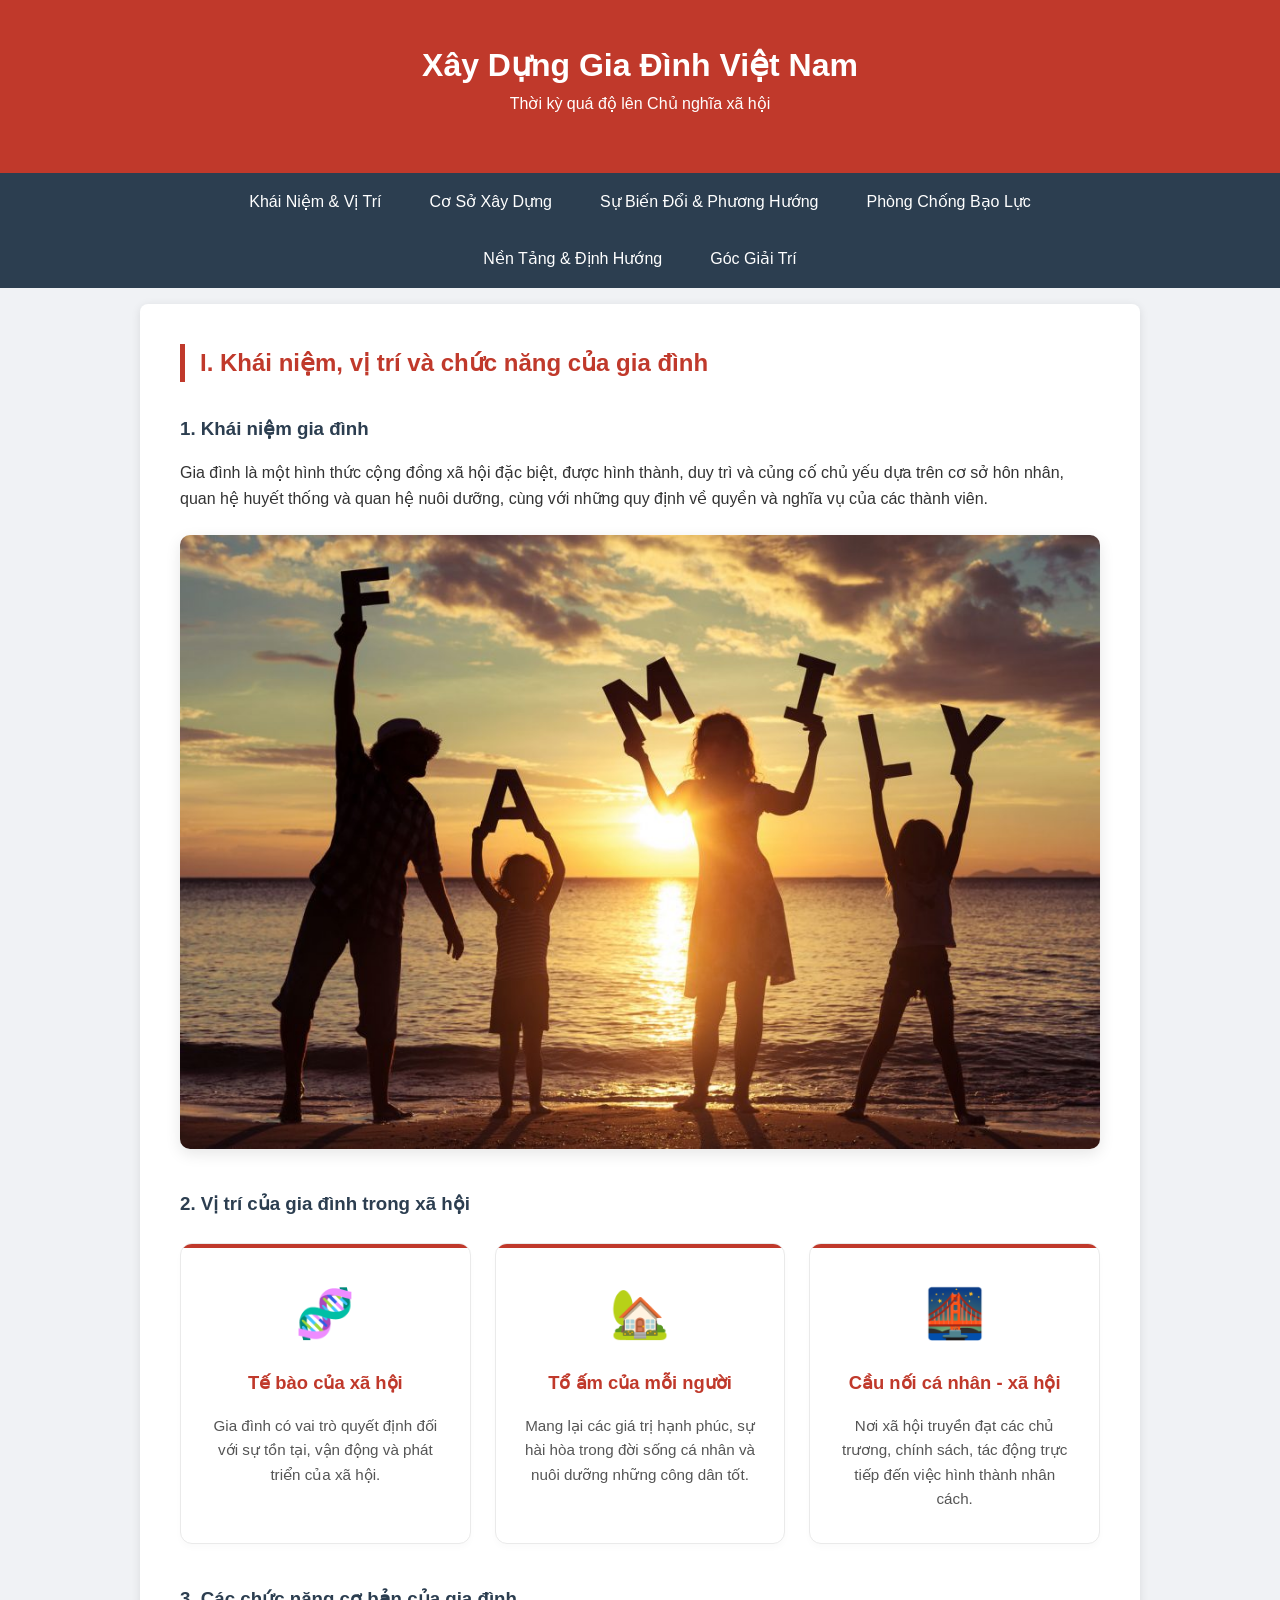
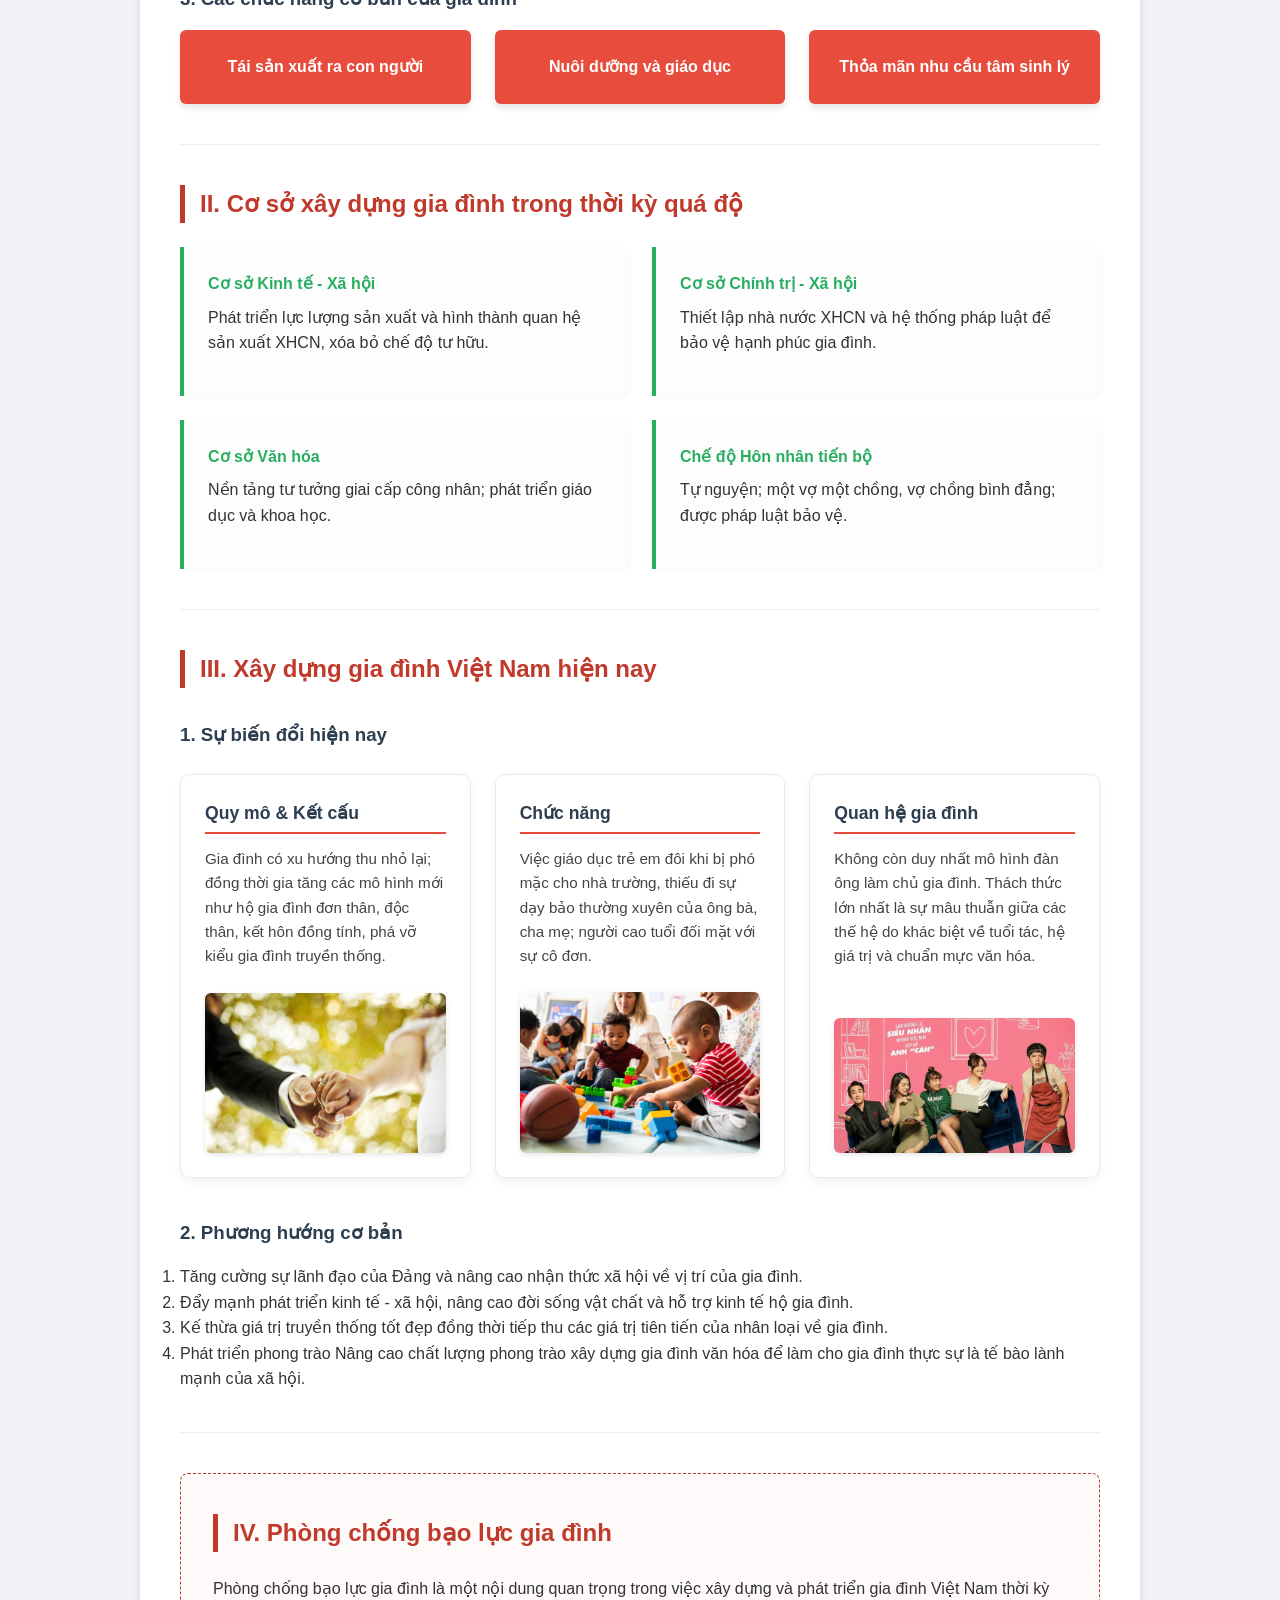
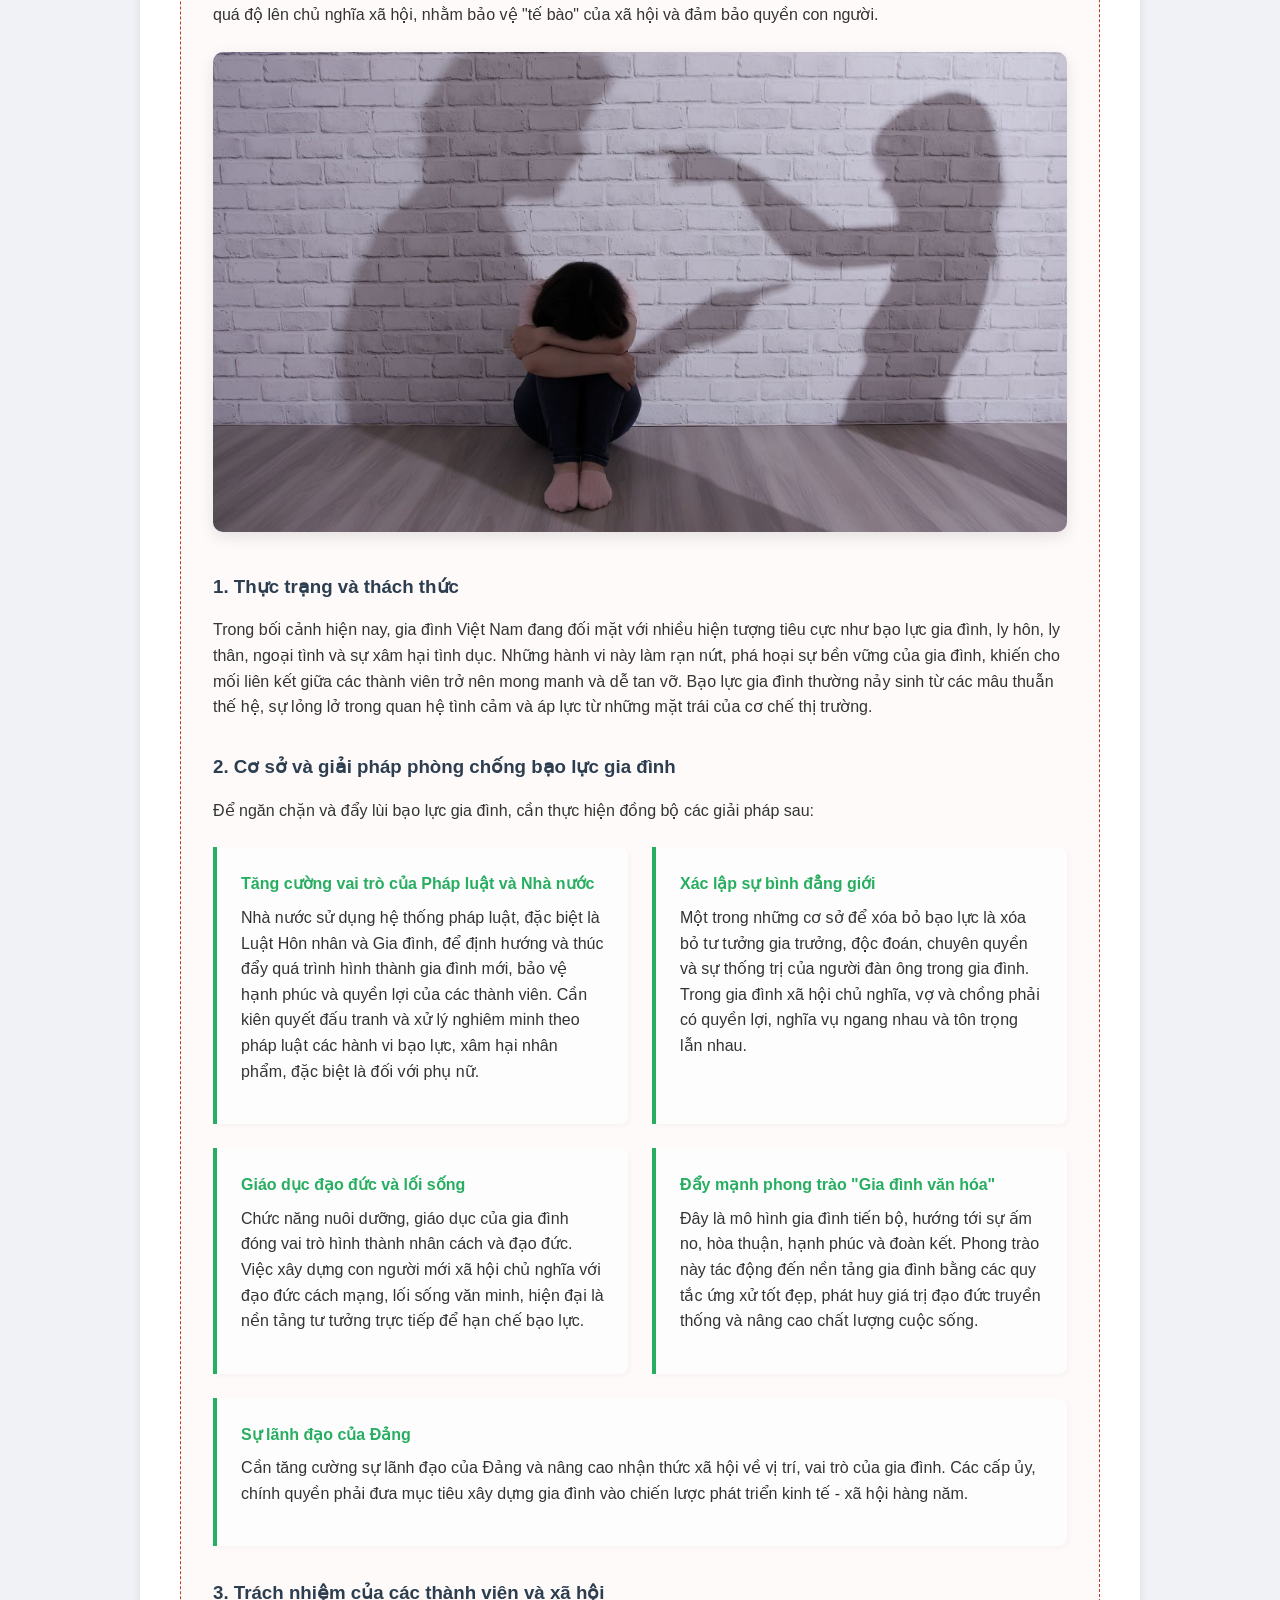
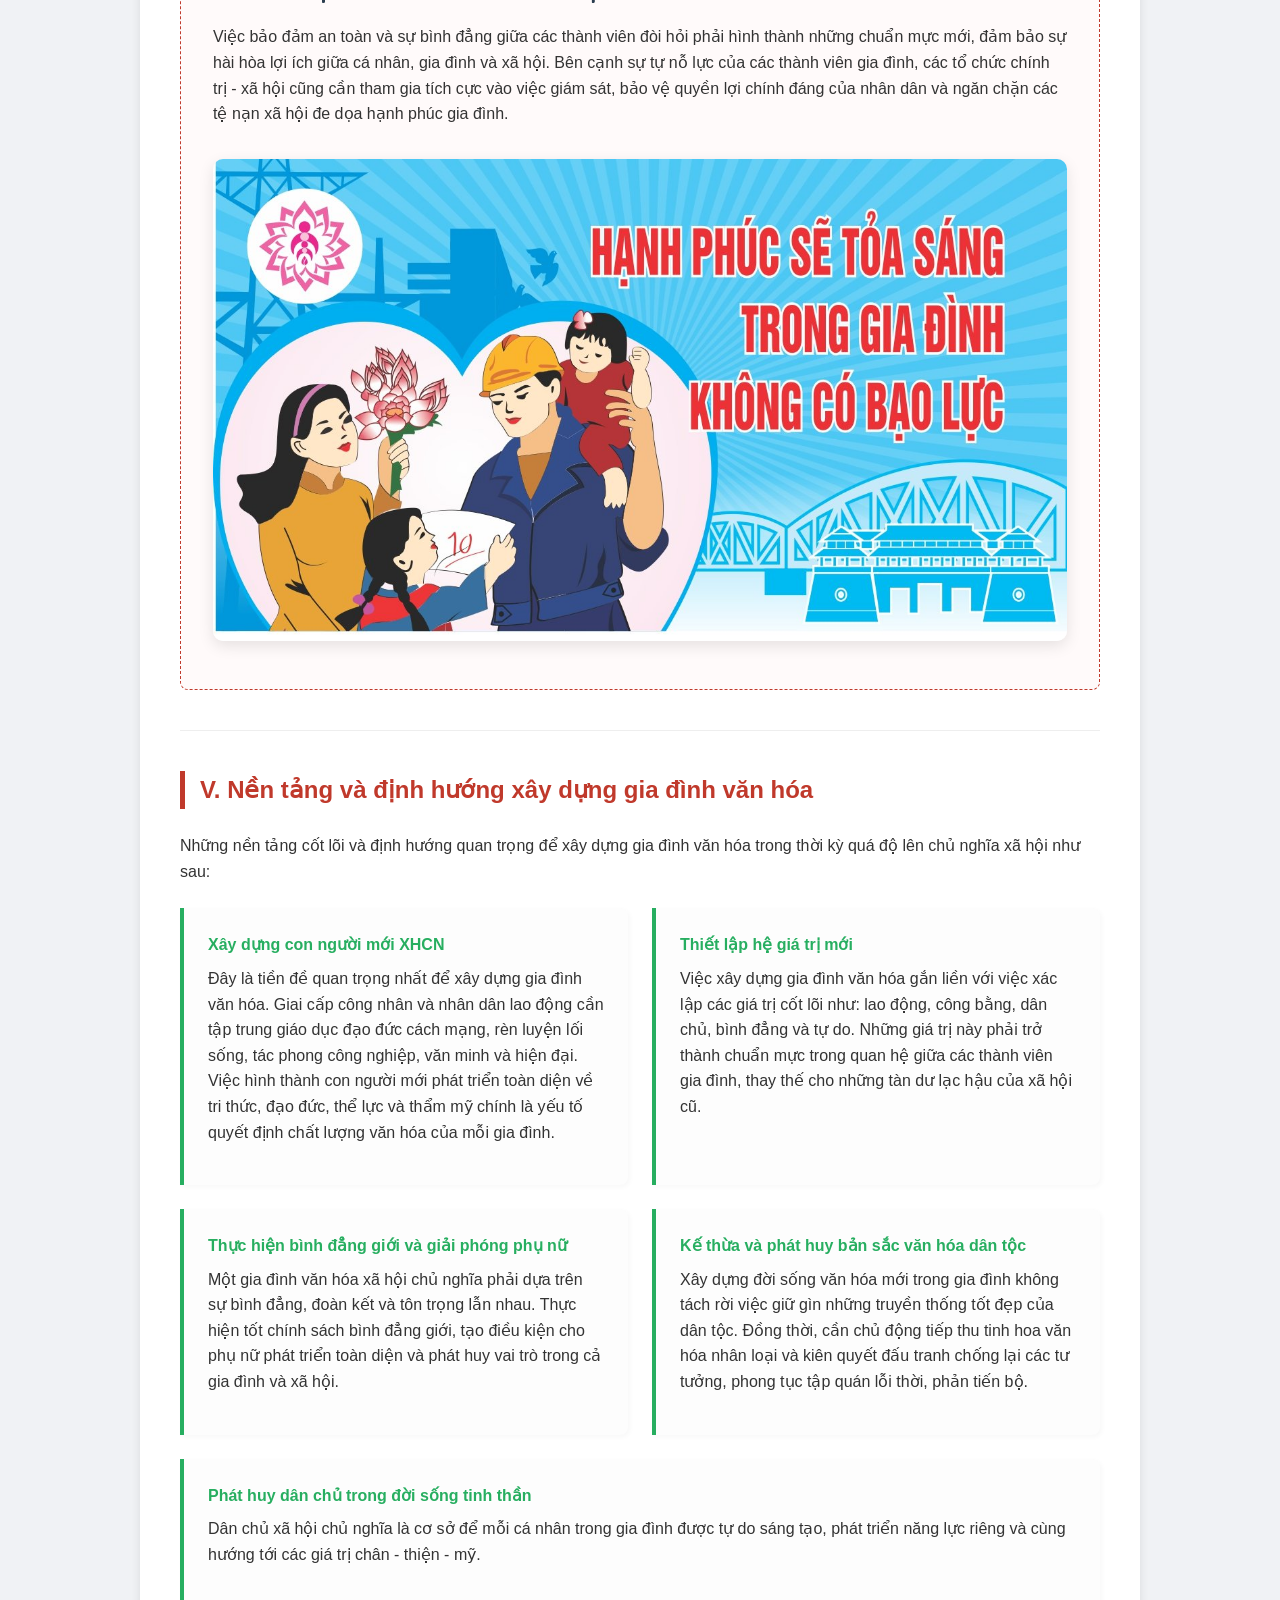
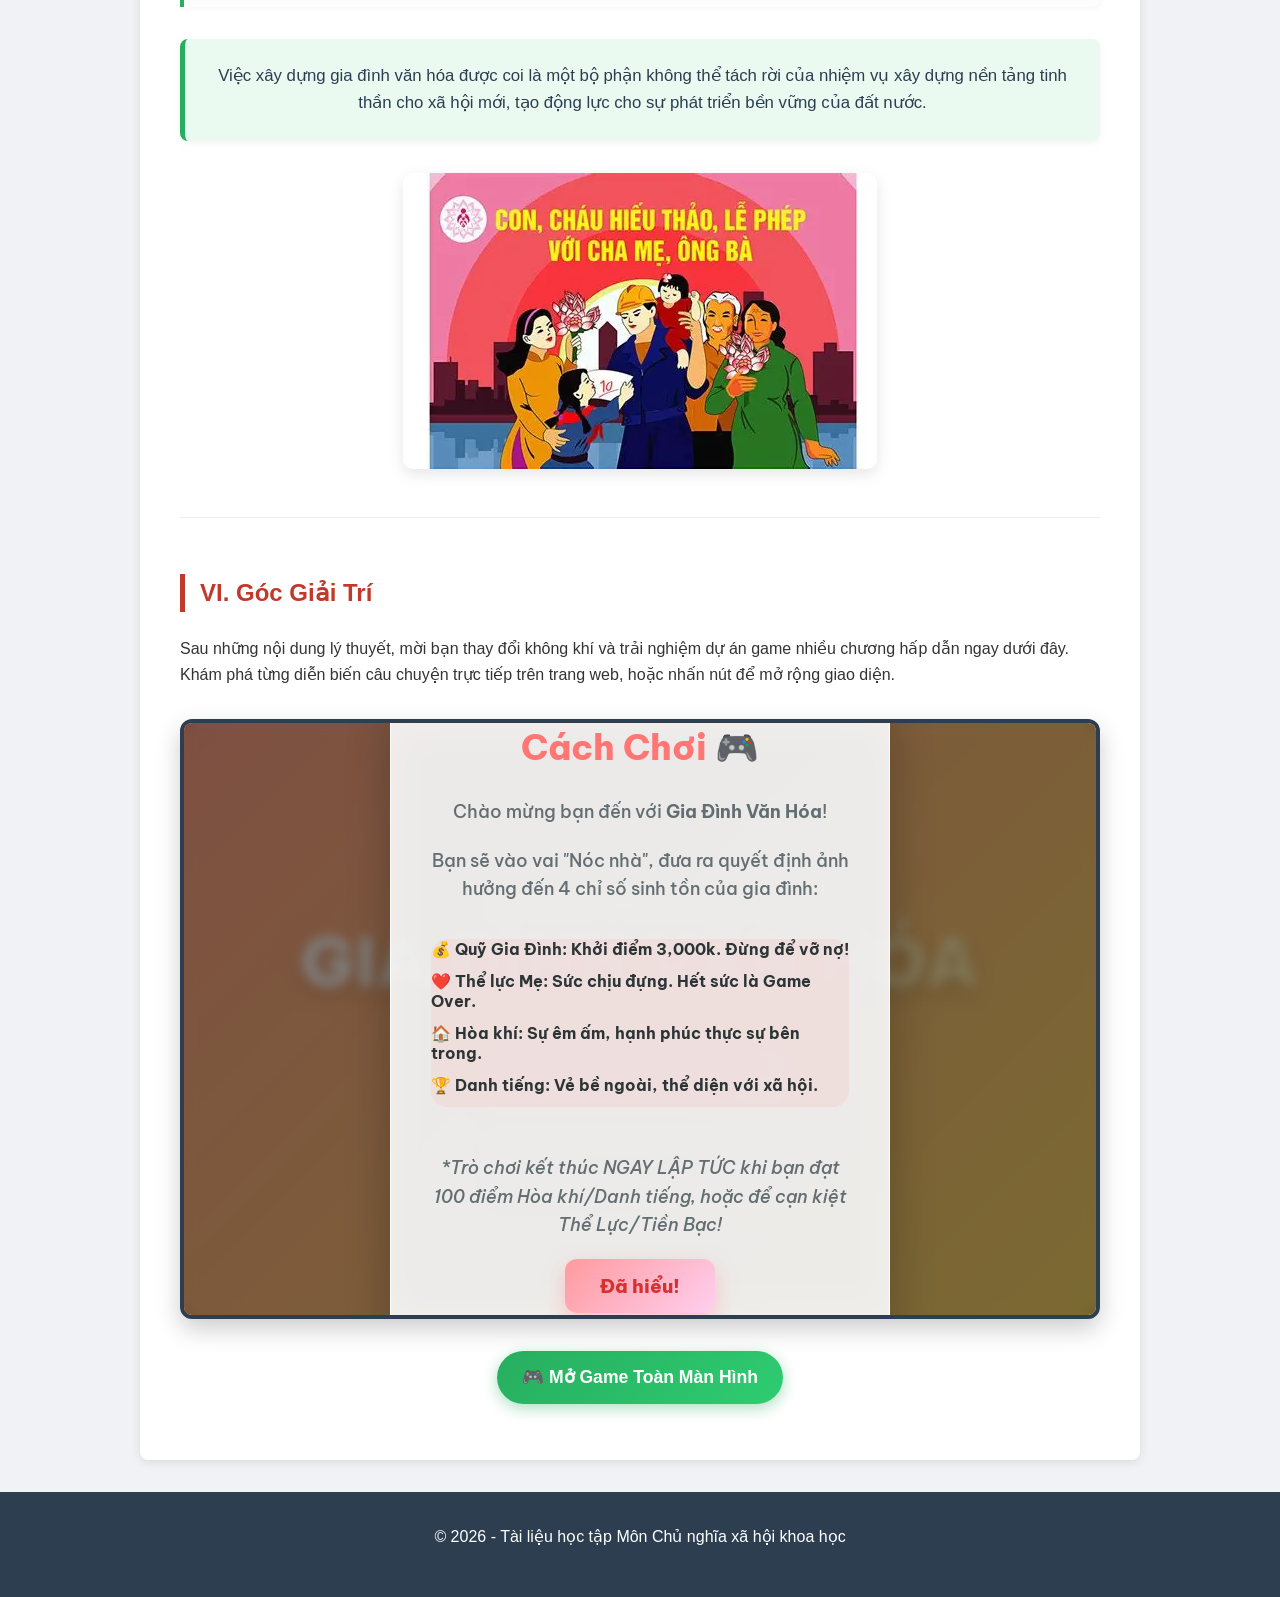
==== commit 60ac731a: "Update new section and add images, contents" ====
--- a/index.html
+++ b/index.html
@@ -22,6 +22,7 @@
                 <li><a href="#co-so">Cơ Sở Xây Dựng</a></li>
                 <li><a href="#bien-doi">Sự Biến Đổi & Phương Hướng</a></li>
                 <li><a href="#phong-chong">Phòng Chống Bạo Lực</a></li>
+                <li><a href="#nen-tang">Nền Tảng & Định Hướng</a></li>
                 <li><a href="#game">Góc Giải Trí</a></li>
             </ul>
         </div>
@@ -142,7 +143,7 @@
 
                 <h3>1. Thực trạng và thách thức</h3>
                 <p>
-                    Trong bối cảnh hiện nay, gia đình Việt Nam đang đối mặt với nhiều hiện tượng tiêu cực như bạo lực gia đình, ly hôn, ly thân, ngoại tình và sự xâm hại tình dục. Những hành vi này làm rạn nứt, phá hoại sự bền vững của gia đình, khiến cho mối liên kết giữa các thành viên trở nên mong manh và dễ tan vỡ. Bạo lực gia đình thường nảy sinh từ các mâu thuẫn thế hệ, sự lỏng lẻo trong quan hệ tình cảm và áp lực từ những mặt trái của cơ chế thị trường.
+                    Trong bối cảnh hiện nay, gia đình Việt Nam đang đối mặt với nhiều hiện tượng tiêu cực như bạo lực gia đình, ly hôn, ly thân, ngoại tình và sự xâm hại tình dục. Những hành vi này làm rạn nứt, phá hoại sự bền vững của gia đình, khiến cho mối liên kết giữa các thành viên trở nên mong manh và dễ tan vỡ. Bạo lực gia đình thường nảy sinh từ các mâu thuẫn thế hệ, sự lỏng lở trong quan hệ tình cảm và áp lực từ những mặt trái của cơ chế thị trường.
                 </p>
 
                 <h3>2. Cơ sở và giải pháp phòng chống bạo lực gia đình</h3>
@@ -183,8 +184,45 @@
 
         <hr>
 
+        <section id="nen-tang">
+            <h2>V. Nền tảng và định hướng xây dựng gia đình văn hóa</h2>
+            <p>Những nền tảng cốt lõi và định hướng quan trọng để xây dựng gia đình văn hóa trong thời kỳ quá độ lên chủ nghĩa xã hội như sau:</p>
+            
+            <div class="base-grid" style="margin-top: 1.5rem;">
+                <div class="base-item">
+                    <h4>Xây dựng con người mới XHCN</h4>
+                    <p>Đây là tiền đề quan trọng nhất để xây dựng gia đình văn hóa. Giai cấp công nhân và nhân dân lao động cần tập trung giáo dục đạo đức cách mạng, rèn luyện lối sống, tác phong công nghiệp, văn minh và hiện đại. Việc hình thành con người mới phát triển toàn diện về tri thức, đạo đức, thể lực và thẩm mỹ chính là yếu tố quyết định chất lượng văn hóa của mỗi gia đình.</p>
+                </div>
+                <div class="base-item">
+                    <h4>Thiết lập hệ giá trị mới</h4>
+                    <p>Việc xây dựng gia đình văn hóa gắn liền với việc xác lập các giá trị cốt lõi như: lao động, công bằng, dân chủ, bình đẳng và tự do. Những giá trị này phải trở thành chuẩn mực trong quan hệ giữa các thành viên gia đình, thay thế cho những tàn dư lạc hậu của xã hội cũ.</p>
+                </div>
+                <div class="base-item">
+                    <h4>Thực hiện bình đẳng giới và giải phóng phụ nữ</h4>
+                    <p>Một gia đình văn hóa xã hội chủ nghĩa phải dựa trên sự bình đẳng, đoàn kết và tôn trọng lẫn nhau. Thực hiện tốt chính sách bình đẳng giới, tạo điều kiện cho phụ nữ phát triển toàn diện và phát huy vai trò trong cả gia đình và xã hội.</p>
+                </div>
+                <div class="base-item">
+                    <h4>Kế thừa và phát huy bản sắc văn hóa dân tộc</h4>
+                    <p>Xây dựng đời sống văn hóa mới trong gia đình không tách rời việc giữ gìn những truyền thống tốt đẹp của dân tộc. Đồng thời, cần chủ động tiếp thu tinh hoa văn hóa nhân loại và kiên quyết đấu tranh chống lại các tư tưởng, phong tục tập quán lỗi thời, phản tiến bộ.</p>
+                </div>
+                <div class="base-item" style="grid-column: 1 / -1;">
+                    <h4>Phát huy dân chủ trong đời sống tinh thần</h4>
+                    <p>Dân chủ xã hội chủ nghĩa là cơ sở để mỗi cá nhân trong gia đình được tự do sáng tạo, phát triển năng lực riêng và cùng hướng tới các giá trị chân - thiện - mỹ.</p>
+                </div>
+            </div>
+
+            <div class="conclusion-box">
+                Việc xây dựng gia đình văn hóa được coi là một bộ phận không thể tách rời của nhiệm vụ xây dựng nền tảng tinh thần cho xã hội mới, tạo động lực cho sự phát triển bền vững của đất nước.
+            </div>
+            <div class="image-box" style="margin-top: 2rem;">
+                <img src="final.png" alt="Xây dựng gia đình văn hóa" class="full-width-image">
+            </div>
+        </section>
+
+        <hr>
+
         <section id="game" class="game-section">
-            <h2>V. Góc Giải Trí</h2>
+            <h2>VI. Góc Giải Trí</h2>
             <p>
                 Sau những nội dung lý thuyết, mời bạn thay đổi không khí và trải nghiệm dự án game nhiều chương hấp dẫn ngay dưới đây. Khám phá từng diễn biến câu chuyện trực tiếp trên trang web, hoặc nhấn nút để mở rộng giao diện.
             </p>
--- a/style.css
+++ b/style.css
@@ -369,4 +369,18 @@
     .iframe-container {
         height: 400px;
     }
+}
+
+/* PHẦN ĐƯỢC THÊM VÀO CSS: Làm nổi bật kết luận chung của Mục V */
+.conclusion-box {
+    margin-top: 2rem;
+    font-weight: 500;
+    font-size: 1.05rem;
+    color: #2c3e50;
+    text-align: center;
+    padding: 1.5rem;
+    background: #eafaf1;
+    border-radius: 8px;
+    border-left: 5px solid #27ae60;
+    box-shadow: 0 2px 8px rgba(0,0,0,0.05);
 }
